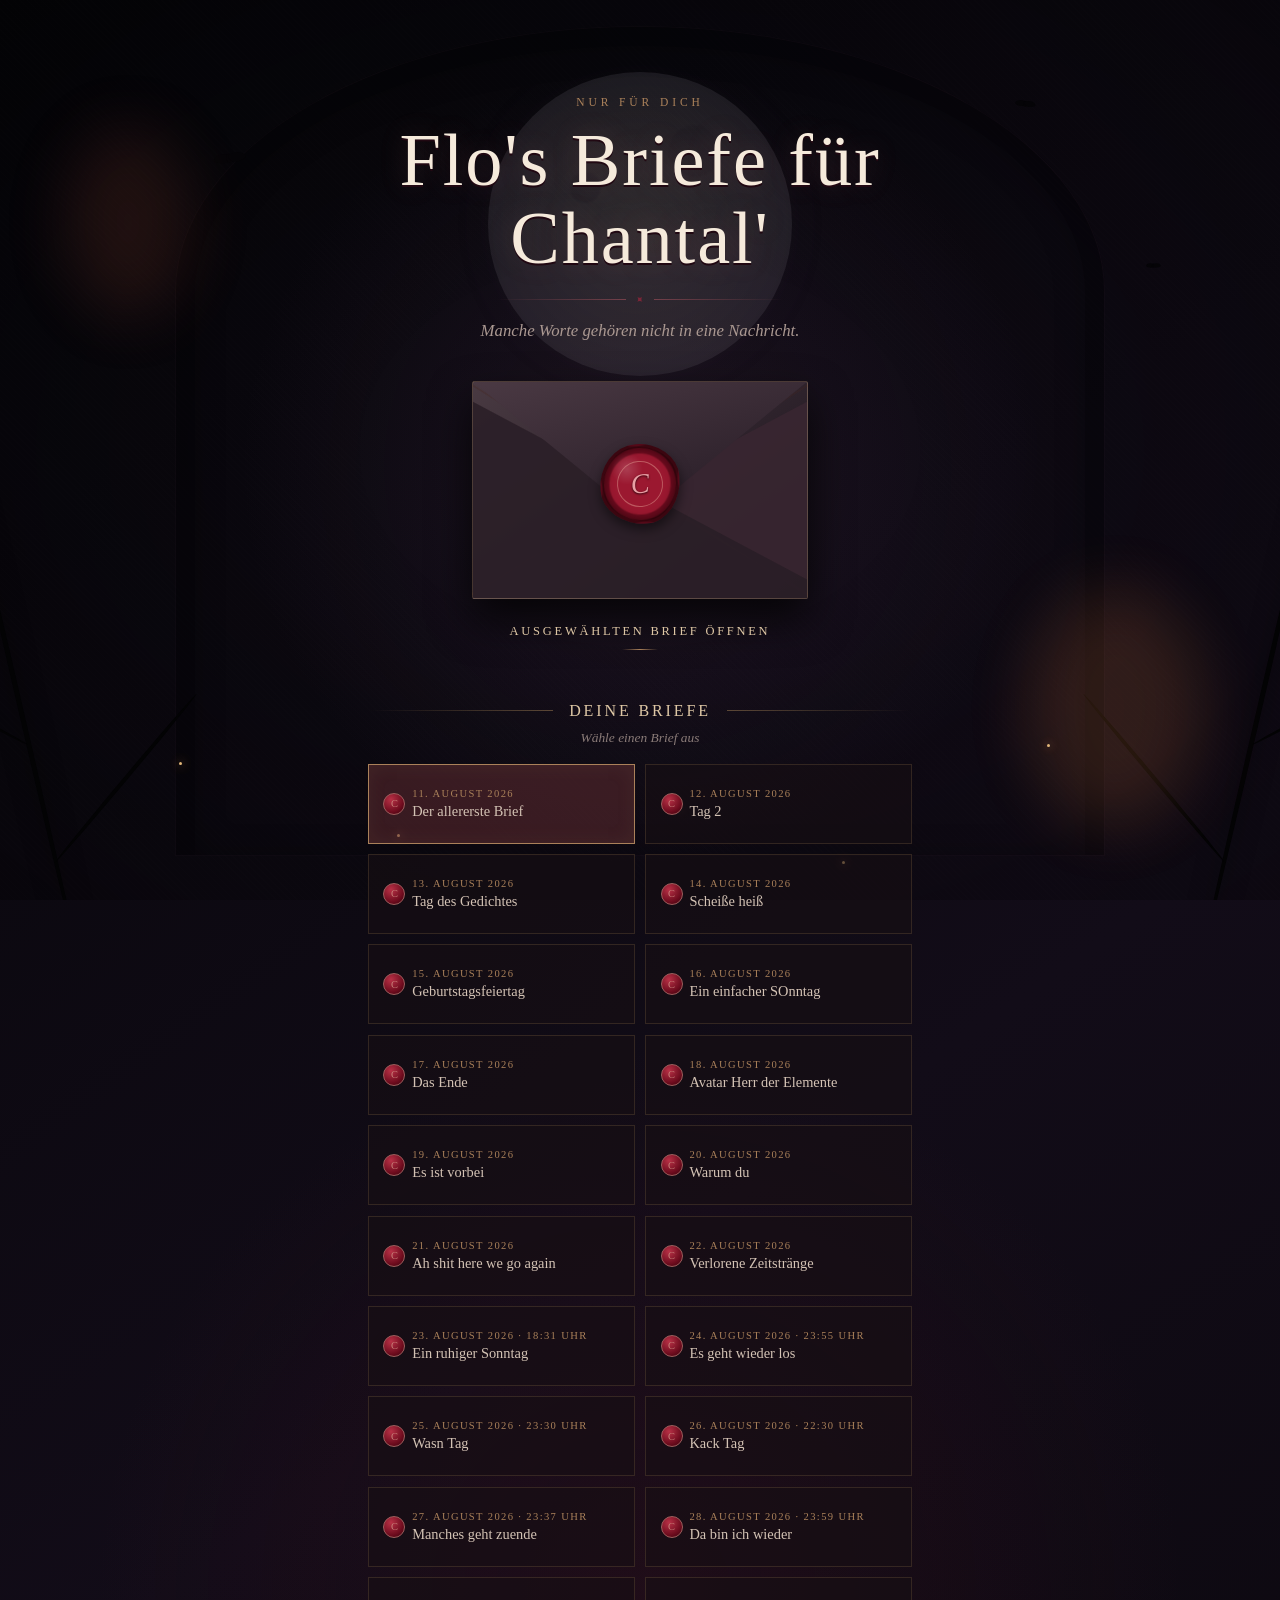
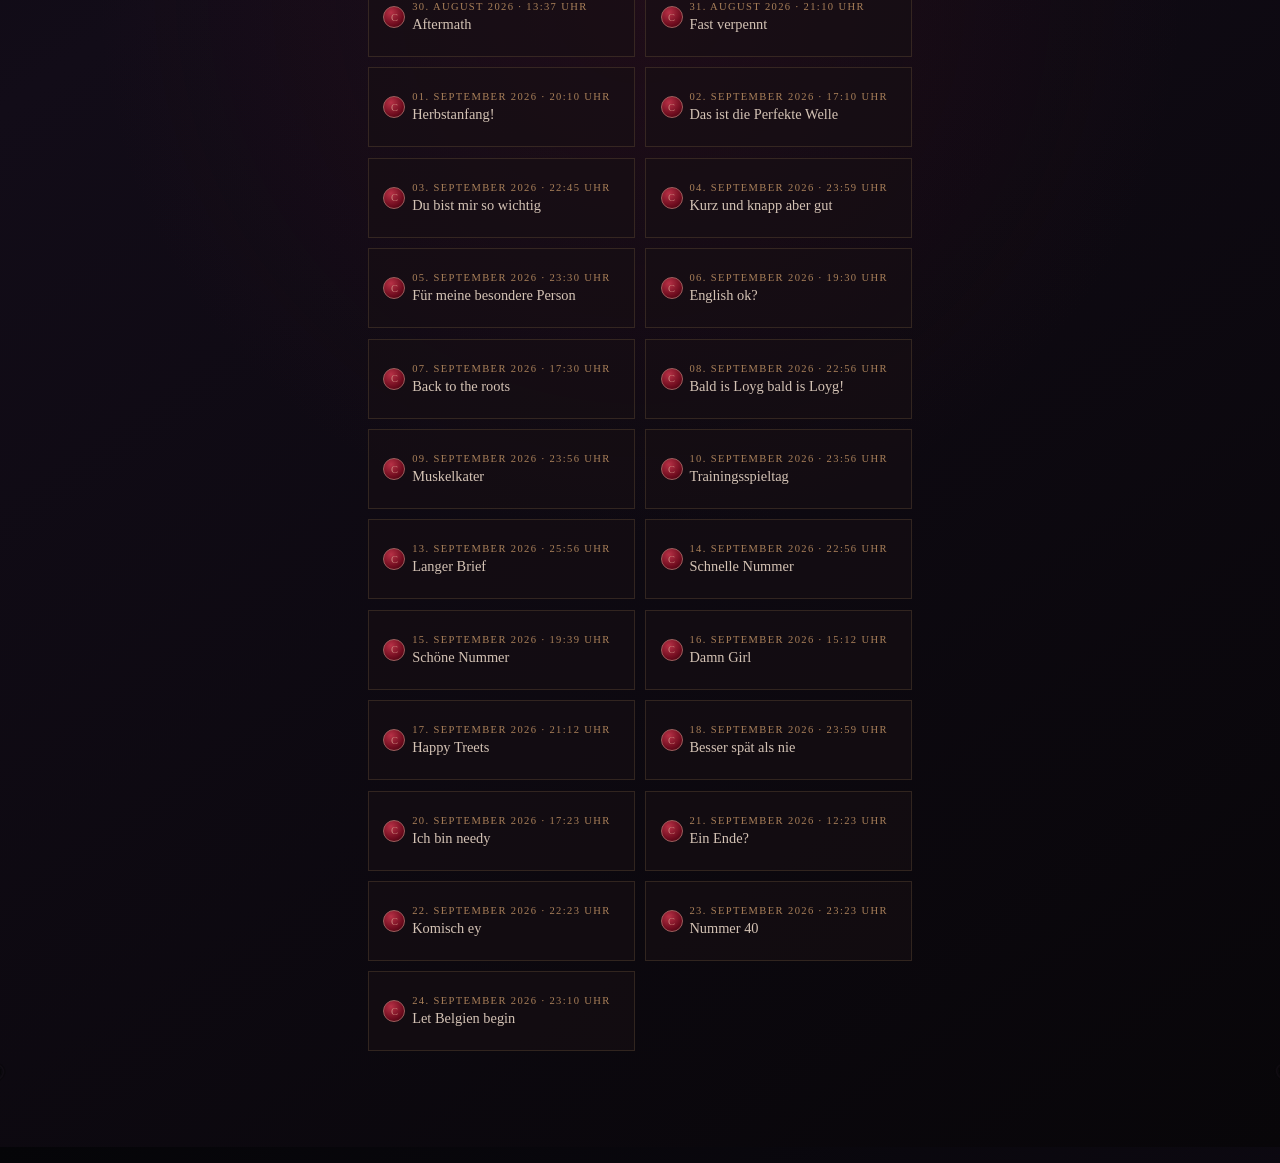
==== index.html @ 580530b4 "24-2-2" ====
<!doctype html>
<html lang="de">
<head>
  <meta charset="utf-8">
  <meta name="viewport" content="width=device-width, initial-scale=1">
  <meta name="robots" content="noindex, nofollow, noarchive">
  <meta name="theme-color" content="#100d12">
  <meta name="description" content="Ein persönlicher Brief für Chantal.">
  <title>Ein Brief für Chantal</title>
  <link rel="stylesheet" href="css/style.css">
  <script type="module" src="js/script.js?v=2026-09-24-2"></script>
</head>
<body>
  <div class="atmosphere" aria-hidden="true">
    <span class="moon"></span>
    <span class="gothic-arch"></span>
    <span class="branch branch--left"></span>
    <span class="branch branch--right"></span>
    <span class="bat bat--1"><i></i></span>
    <span class="bat bat--2"><i></i></span>
    <span class="bat bat--3"><i></i></span>
    <span class="glow glow--one"></span>
    <span class="glow glow--two"></span>
    <span class="mote mote--1"></span>
    <span class="mote mote--2"></span>
    <span class="mote mote--3"></span>
    <span class="mote mote--4"></span>
    <span class="mote mote--5"></span>
  </div>

  <main class="experience">
    <section class="intro" aria-labelledby="page-title">
      <p class="eyebrow">Nur für dich</p>
      <h1 id="page-title">Flo's Briefe für Chantal'</h1>
      <div class="title-ornament" aria-hidden="true"><span>✦</span></div>
      <p class="intro__hint">Manche Worte gehören nicht in eine Nachricht.</p>

      <button class="letter" id="open-letter" type="button" aria-label="Wachssiegel brechen und Brief öffnen" aria-controls="scroll" aria-expanded="false">
        <span class="envelope" aria-hidden="true">
          <span class="envelope__paper"></span>
          <span class="envelope__body"></span>
          <span class="envelope__flap"></span>
          <span class="seal">
            <span class="seal__initial">C</span>
          </span>
        </span>
        <span class="letter__prompt">Ausgewählten Brief öffnen</span>
      </button>

      <section class="archive" aria-labelledby="archive-title">
        <div class="archive__heading">
          <span aria-hidden="true"></span>
          <h2 id="archive-title">Deine Briefe</h2>
          <span aria-hidden="true"></span>
        </div>
        <p class="archive__hint">Wähle einen Brief aus</p>
        <div class="archive__list" id="letter-list"></div>
      </section>
      <div class="rose-corner rose-corner--left" aria-hidden="true"><i></i><i></i><i></i></div>
      <div class="rose-corner rose-corner--right" aria-hidden="true"><i></i><i></i><i></i></div>
    </section>

    <section class="reveal" id="scroll" aria-labelledby="letter-title" aria-hidden="true">
      <div class="scroll-shell">
        <div class="scroll-roll scroll-roll--top" aria-hidden="true"></div>
        <article class="parchment" id="printable-letter">
          <div class="parchment__ornament" aria-hidden="true">❦</div>
          <p class="letter-date">Für Chantal</p>
          <h2 id="letter-title">Mein liebster Mensch,</h2>

          <div class="letter-copy">
            <p class="placeholder">[HIER KOMMT DER LIEBESBRIEF HINEIN]</p>
            <p>Ersetze diesen Platzhalter später durch deine eigenen Worte. Du kannst hier beliebig viele Absätze einfügen.</p>
          </div>

          <p class="signature">In Liebe,<br><span>Dein Name</span></p>
          <div class="parchment__ornament parchment__ornament--bottom" aria-hidden="true">❦</div>
        </article>
        <div class="scroll-roll scroll-roll--bottom" aria-hidden="true"></div>
      </div>

      <div class="letter-actions">
        <button class="action-button action-button--back" id="back-to-archive" type="button">
          <span aria-hidden="true">←</span>
          Zurück zu allen Briefen
        </button>
        <button class="action-button" id="print-letter" type="button">
          <span aria-hidden="true">⌁</span>
          Brief ausdrucken
        </button>
      </div>
    </section>
  </main>

  <noscript>
    <p class="noscript">Bitte aktiviere JavaScript, um den Brief zu öffnen.</p>
  </noscript>
</body>
</html>
---- css/style.css ----
:root {
  --night: #070609;
  --wine: #2a0d19;
  --gold: #aa815a;
  --gold-pale: #dec7a5;
  --wax: #9b1830;
  --wax-dark: #39050f;
  --paper: #ddc69d;
  --paper-deep: #9e7046;
  --ink: #2d2021;
  --serif: Georgia, "Times New Roman", serif;
  --display: "Palatino Linotype", Palatino, Georgia, serif;
  --gothic: "Old English Text MT", "Lucida Blackletter", "Palatino Linotype", Georgia, serif;
}

* { box-sizing: border-box; }

html { min-height: 100%; }

body {
  min-width: 280px;
  min-height: 100vh;
  margin: 0;
  color: #f1e4d3;
  background:
    radial-gradient(circle at 50% 17%, rgba(112, 76, 113, .17), transparent 25rem),
    radial-gradient(circle at 50% 58%, rgba(90, 20, 36, .2), transparent 34rem),
    linear-gradient(145deg, #050508 0%, #120c18 47%, #080609 100%);
  font-family: var(--serif);
  overflow-x: hidden;
}

body::before {
  position: fixed;
  inset: 0;
  z-index: -1;
  content: "";
  opacity: .38;
  pointer-events: none;
  background-image:
    repeating-linear-gradient(45deg, rgba(255,255,255,.012) 0 1px, transparent 1px 5px),
    radial-gradient(ellipse at center, transparent 30%, rgba(0,0,0,.72) 100%);
}

button { font: inherit; }

.experience {
  position: relative;
  z-index: 1;
  display: grid;
  min-height: 100vh;
  place-items: center;
  padding: clamp(2.5rem, 8vw, 6rem) 1rem;
}

.intro {
  width: min(100%, 42rem);
  text-align: center;
  transition: opacity .65s ease, transform .65s ease, visibility .65s;
}

.eyebrow {
  margin: 0 0 .8rem;
  color: var(--gold);
  font-size: .72rem;
  letter-spacing: .34em;
  text-transform: uppercase;
}

h1 {
  margin: 0;
  color: #f5eadb;
  font-family: var(--gothic);
  font-size: clamp(2.05rem, 8vw, 4.65rem);
  font-weight: 400;
  line-height: 1.05;
  letter-spacing: .025em;
  text-shadow: 0 2px 0 #210812, 0 0 28px rgba(193, 118, 121, .2);
}

.title-ornament {
  display: flex;
  gap: .65rem;
  align-items: center;
  width: min(18rem, 70%);
  margin: 1rem auto 0;
  color: #7c2638;
}
.title-ornament::before, .title-ornament::after { flex: 1; height: 1px; content: ""; background: linear-gradient(90deg, transparent, #74404a); }
.title-ornament::after { background: linear-gradient(90deg, #74404a, transparent); }
.title-ornament span { font-size: .65rem; transform: rotate(45deg); }

.intro__hint {
  margin: 1rem auto 2.5rem;
  color: #aa9891;
  font-size: clamp(.92rem, 2vw, 1.05rem);
  font-style: italic;
}

.letter {
  position: relative;
  width: min(21rem, 82vw);
  padding: 0 0 3.2rem;
  border: 0;
  color: var(--gold-pale);
  background: none;
  cursor: pointer;
  -webkit-tap-highlight-color: transparent;
}

.letter:focus-visible { outline: 2px solid var(--gold); outline-offset: .7rem; }

.envelope {
  position: relative;
  display: block;
  aspect-ratio: 1.54;
  filter: drop-shadow(0 1.3rem 1.3rem rgba(0,0,0,.75));
  transition: transform .35s ease, filter .35s ease;
}

.letter:hover .envelope,
.letter:focus-visible .envelope {
  filter: drop-shadow(0 1.5rem 1.6rem rgba(0,0,0,.65));
  transform: translateY(-.25rem);
}

.envelope__body,
.envelope__flap,
.envelope__paper {
  position: absolute;
  inset: 0;
  border: 1px solid rgba(224, 181, 123, .22);
  border-radius: .16rem;
}

.envelope__paper {
  inset: 5% 7% 7%;
  background: #cbb186;
}

.envelope__body {
  z-index: 2;
  overflow: hidden;
  background:
    linear-gradient(32deg, transparent 49.6%, rgba(68,35,29,.34) 50%, transparent 50.5%),
    linear-gradient(-32deg, transparent 49.6%, rgba(68,35,29,.34) 50%, transparent 50.5%),
    linear-gradient(145deg, #493a42, #261c25 68%, #180f18);
}

.envelope__body::after {
  position: absolute;
  inset: 0;
  content: "";
  background: linear-gradient(28deg, #2c2028 49.7%, transparent 50%), linear-gradient(-28deg, #392631 49.7%, transparent 50%);
  opacity: .93;
}

.envelope__flap {
  z-index: 3;
  clip-path: polygon(0 0, 100% 0, 50% 63%);
  background: linear-gradient(165deg, #4a3943, #211721 78%);
  transform-origin: top;
}

.seal {
  position: absolute;
  z-index: 5;
  top: 47%;
  left: 50%;
  display: grid;
  width: clamp(4rem, 18vw, 5rem);
  aspect-ratio: 1;
  border: .23rem solid rgba(61, 8, 18, .48);
  border-radius: 48% 52% 45% 55% / 54% 44% 56% 46%;
  place-items: center;
  color: #e8a0a5;
  background:
    radial-gradient(circle at 34% 28%, rgba(255,255,255,.16), transparent 22%),
    radial-gradient(circle, var(--wax) 0 57%, #6b0b1e 60% 68%, var(--wax-dark) 70%);
  box-shadow: 0 .35rem .7rem rgba(0,0,0,.5), inset 0 0 .6rem rgba(35,3,8,.85);
  transform: translate(-50%, -50%) rotate(-5deg);
}

.seal__initial {
  display: grid;
  width: 62%;
  aspect-ratio: 1;
  border: 1px solid rgba(226, 161, 148, .48);
  border-radius: 50%;
  place-items: center;
  font-size: 1.75rem;
  font-style: italic;
  text-shadow: 0 1px 2px #28050b;
}

.letter__prompt {
  position: absolute;
  bottom: 0;
  left: 0;
  width: 100%;
  font-size: .78rem;
  letter-spacing: .22em;
  text-transform: uppercase;
}

.letter__prompt::after {
  display: block;
  width: 2.3rem;
  height: 1px;
  margin: .65rem auto 0;
  content: "";
  background: linear-gradient(90deg, transparent, var(--gold), transparent);
}

.archive {
  width: min(100%, 34rem);
  margin: 3.2rem auto 0;
}

.archive__heading {
  display: grid;
  grid-template-columns: 1fr auto 1fr;
  gap: 1rem;
  align-items: center;
}

.archive__heading span { height: 1px; background: linear-gradient(90deg, transparent, rgba(194,154,98,.42)); }
.archive__heading span:last-child { background: linear-gradient(90deg, rgba(194,154,98,.42), transparent); }

.archive h2 {
  margin: 0;
  color: var(--gold-pale);
  font-size: 1rem;
  letter-spacing: .18em;
  text-transform: uppercase;
}

.archive__hint { margin: .65rem 0 1.1rem; color: #897a77; font-size: .84rem; font-style: italic; }

.archive__list {
  display: grid;
  grid-template-columns: repeat(2, minmax(0, 1fr));
  gap: .65rem;
}

.archive-card {
  position: relative;
  min-height: 5rem;
  padding: .85rem 1rem .85rem 2.7rem;
  border: 1px solid rgba(194,154,98,.18);
  color: #d4c3b5;
  text-align: left;
  background: rgba(24,16,20,.62);
  cursor: pointer;
  transition: border-color .25s, background .25s, transform .25s;
}

.archive-card::before {
  position: absolute;
  top: 50%;
  left: .9rem;
  display: grid;
  width: 1.25rem;
  aspect-ratio: 1;
  border: 1px solid #9e5e5d;
  border-radius: 50%;
  content: "C";
  place-items: center;
  color: #c77f78;
  font-size: .65rem;
  background: radial-gradient(circle at 35% 28%, #b83146, #6c0b1d 65%, #31050d);
  transform: translateY(-50%);
}

.archive-card:hover { border-color: rgba(194,154,98,.5); background: rgba(70,34,40,.5); transform: translateY(-2px); }
.archive-card:focus-visible { outline: 2px solid var(--gold); outline-offset: 2px; }
.archive-card[aria-pressed="true"] { border-color: var(--gold); background: rgba(91,42,48,.58); box-shadow: inset 0 0 1.2rem rgba(194,154,98,.08); }
.archive-card__date { display: block; margin-bottom: .25rem; color: var(--gold); font-size: .66rem; letter-spacing: .13em; text-transform: uppercase; }
.archive-card__title { display: block; overflow: hidden; font-size: .9rem; text-overflow: ellipsis; white-space: nowrap; }

.is-opening .seal { animation: break-seal .72s cubic-bezier(.3,.8,.4,1) forwards; }
.is-opening .envelope__flap { animation: open-flap .8s .35s ease forwards; }
.is-opening .envelope__paper { animation: lift-paper .8s .65s ease forwards; }
.is-opening .letter__prompt { opacity: 0; transition: opacity .25s; }

@keyframes break-seal {
  35% { transform: translate(-50%, -50%) rotate(3deg) scale(1.1); }
  100% { opacity: 0; transform: translate(-42%, 10%) rotate(24deg) scale(.7); }
}
@keyframes open-flap { to { transform: rotateX(178deg); z-index: 1; } }
@keyframes lift-paper { to { transform: translateY(-35%); } }

body.letter-open .intro {
  position: absolute;
  visibility: hidden;
  opacity: 0;
  transform: translateY(-2rem) scale(.96);
}

.reveal {
  display: none;
  width: min(100%, 52rem);
  text-align: center;
}

body.letter-open .reveal { display: block; }

.scroll-shell {
  position: relative;
  width: min(100%, 46rem);
  margin: 0 auto;
  padding: clamp(.55rem, 2vw, 1rem) clamp(.2rem, 1vw, .55rem);
  filter: drop-shadow(0 1.5rem 2rem rgba(0,0,0,.62));
  animation: reveal-scroll 2.65s cubic-bezier(.2,.72,.24,1) both;
  transform-origin: top center;
}

.parchment {
  position: relative;
  min-height: min(70vh, 47rem);
  padding: clamp(3.3rem, 11vw, 6rem) clamp(1.4rem, 8vw, 5.7rem);
  color: var(--ink);
  text-align: left;
  background:
    linear-gradient(90deg, rgba(96,53,27,.17), transparent 7% 93%, rgba(96,53,27,.19)),
    radial-gradient(circle at 72% 15%, rgba(255,255,255,.28), transparent 20%),
    radial-gradient(ellipse at 8% 88%, rgba(77,17,28,.11), transparent 12%),
    repeating-linear-gradient(0deg, rgba(100,62,32,.025) 0 1px, transparent 1px 4px),
    var(--paper);
  box-shadow: inset 0 0 3rem rgba(105,63,31,.23);
}

.parchment::before {
  position: absolute;
  inset: 1.2rem;
  border: 1px solid rgba(81,35,42,.35);
  content: "";
  pointer-events: none;
}

.scroll-roll {
  position: absolute;
  z-index: 2;
  right: 0;
  left: 0;
  height: clamp(1.7rem, 5vw, 2.7rem);
  border-radius: 50%;
  background: linear-gradient(180deg, #f0d9aa 0%, #c69966 40%, #8e603a 62%, #d2ad79 100%);
  box-shadow: 0 .45rem .7rem rgba(54,29,16,.5), inset 0 .18rem .2rem rgba(255,255,255,.35);
}

.scroll-roll--top { top: 0; }
.scroll-roll--bottom { bottom: 0; animation: roll-down 2.65s cubic-bezier(.2,.72,.24,1) both; }

@keyframes reveal-scroll {
  0% { clip-path: inset(0 0 calc(100% - 2.5rem) 0); transform: translateY(-8vh) scaleY(.15); }
  18% { transform: translateY(0) scaleY(.25); }
  100% { clip-path: inset(0 0 0 0); transform: translateY(0) scaleY(1); }
}
@keyframes roll-down {
  from { transform: translateY(calc(-1 * min(68vh, 44rem))); }
  to { transform: translateY(0); }
}

.parchment__ornament {
  color: #7c2f34;
  font-size: 1.65rem;
  text-align: center;
}
.parchment__ornament--bottom { transform: rotate(180deg); }

.letter-date {
  margin: .6rem 0 2.2rem;
  color: #795b45;
  font-size: .78rem;
  letter-spacing: .22em;
  text-align: center;
  text-transform: uppercase;
}

h2 {
  margin: 0 0 2rem;
  font-family: var(--gothic);
  font-size: clamp(1.75rem, 5vw, 2.75rem);
  font-weight: 400;
}

.letter-copy { font-size: clamp(1rem, 2.5vw, 1.18rem); line-height: 1.85; }
.letter-copy p {
  margin: 0 0 1.25em;
  white-space: pre-line;
}
.letter-copy .placeholder { color: #722a31; font-weight: 700; letter-spacing: .035em; }

.spotify-player {
  display: block;
  width: 100%;
  height: 152px;
  margin: 1.5rem 0;
  border: 0;
  border-radius: 12px;
}

.letter-image {
  margin: 1.5rem 0;
}

.letter-image img {
  display: block;
  width: 100%;
  max-height: 600px;
  object-fit: contain;
  border-radius: 12px;
}

.social-link a,
.external-link a {
  color: #722a31;
  overflow-wrap: anywhere;
}

.social-link a {
  display: inline-block;
  padding: .7rem 1rem;
  border: 1px solid currentColor;
  border-radius: 10px;
  text-decoration: none;
}

.social-link a:hover,
.social-link a:focus-visible {
  background: rgba(114, 42, 49, .08);
}

.signature {
  margin: 3rem 0 2rem;
  font-size: 1.05rem;
  line-height: 1.7;
  text-align: right;
}
.signature span { font-size: 1.45rem; font-style: italic; }

.letter-actions { display: flex; flex-wrap: wrap; gap: .8rem; justify-content: center; margin-top: 2.5rem; }

.action-button {
  padding: .85rem 1.35rem;
  border: 1px solid rgba(194,154,98,.52);
  border-radius: 999px;
  color: var(--gold-pale);
  background: rgba(26,15,20,.72);
  box-shadow: 0 .5rem 1.2rem rgba(0,0,0,.25);
  cursor: pointer;
  transition: background .25s, transform .25s;
}
.action-button:hover { background: rgba(93,39,46,.5); transform: translateY(-2px); }
.action-button:focus-visible { outline: 2px solid var(--gold); outline-offset: 4px; }
.action-button span { margin-right: .45rem; }
.action-button--back { color: #c7b8af; border-color: rgba(194,154,98,.25); background: rgba(16,12,15,.6); }

.atmosphere { position: fixed; inset: 0; overflow: hidden; pointer-events: none; }
.moon {
  position: absolute;
  top: clamp(2rem, 8vh, 6rem);
  left: 50%;
  width: clamp(10rem, 27vw, 19rem);
  aspect-ratio: 1;
  border-radius: 50%;
  background:
    radial-gradient(circle at 32% 38%, rgba(73,64,83,.22) 0 5%, transparent 6%),
    radial-gradient(circle at 68% 26%, rgba(73,64,83,.16) 0 8%, transparent 9%),
    radial-gradient(circle at 50% 50%, #d8d0bd, #8e8993 68%, #4f4656);
  box-shadow: 0 0 4rem rgba(183,173,190,.18);
  opacity: .16;
  transform: translateX(-50%);
}

.gothic-arch {
  position: absolute;
  top: 3vh;
  left: 50%;
  width: min(58rem, 92vw);
  height: 92vh;
  border: clamp(.6rem, 1.5vw, 1.2rem) solid rgba(3,2,5,.5);
  border-bottom: 0;
  border-radius: 50% 50% 0 0 / 32% 32% 0 0;
  box-shadow: inset 0 0 2rem rgba(0,0,0,.38), 0 0 0 1px rgba(112,75,91,.08);
  opacity: .65;
  transform: translateX(-50%);
}

.branch {
  position: absolute;
  bottom: -4rem;
  width: 5px;
  height: 58vh;
  border-radius: 50%;
  background: #030304;
  box-shadow: 0 0 1.4rem rgba(0,0,0,.7);
  transform-origin: bottom;
}
.branch::before, .branch::after { position: absolute; width: 4px; height: 42%; border-radius: 50%; content: ""; background: #030304; transform-origin: bottom; }
.branch::before { top: 15%; left: 0; transform: rotate(-49deg); }
.branch::after { top: 38%; left: 0; transform: rotate(53deg); }
.branch--left { left: 6%; transform: rotate(-13deg); }
.branch--right { right: 6%; transform: rotate(13deg) scaleX(-1); }

.bat { position: absolute; width: 1.4rem; height: .5rem; animation: bat-float 5s ease-in-out infinite; }
.bat::before, .bat::after { position: absolute; top: 0; width: .85rem; height: .55rem; content: ""; background: #050407; }
.bat::before { right: 50%; border-radius: 90% 15% 70% 20%; transform: rotate(18deg); }
.bat::after { left: 50%; border-radius: 15% 90% 20% 70%; transform: rotate(-18deg); }
.bat i { position: absolute; top: .05rem; left: 50%; width: .28rem; height: .52rem; border-radius: 50% 50% 35% 35%; background: #050407; transform: translateX(-50%); }
.bat--1 { top: 17%; left: 17%; transform: scale(1.15) rotate(-8deg); }
.bat--2 { top: 11%; right: 19%; animation-delay: -2s; transform: scale(.72) rotate(7deg); }
.bat--3 { top: 29%; right: 9%; animation-delay: -3.5s; transform: scale(.52); }
@keyframes bat-float { 50% { margin-top: -.55rem; } }

.rose-corner { position: absolute; bottom: -1rem; width: 8rem; height: 12rem; opacity: .62; pointer-events: none; }
.rose-corner::before { position: absolute; bottom: 0; left: 50%; width: 2px; height: 10rem; border-radius: 50%; content: ""; background: #08080a; transform: rotate(25deg); }
.rose-corner::after { position: absolute; right: 18%; bottom: 4.5rem; width: 3rem; height: 1.25rem; border-radius: 100% 0 100% 0; content: ""; background: #08080a; transform: rotate(-25deg); }
.rose-corner i { position: absolute; display: block; width: 2.2rem; aspect-ratio: 1; border: .45rem double #0a090c; border-radius: 55% 45% 55% 45%; background: #151017; box-shadow: inset 0 0 0 .2rem #050506; transform: rotate(35deg); }
.rose-corner i:nth-child(1) { top: 0; left: 2.4rem; }
.rose-corner i:nth-child(2) { top: 3.5rem; left: .6rem; transform: scale(.7) rotate(65deg); }
.rose-corner i:nth-child(3) { top: 5.2rem; right: .2rem; transform: scale(.55) rotate(12deg); }
.rose-corner--left { left: -7rem; }
.rose-corner--right { right: -7rem; transform: scaleX(-1); }
.glow { position: absolute; border-radius: 50%; filter: blur(2rem); opacity: .16; animation: flicker 4s ease-in-out infinite; }
.glow--one { right: 6%; bottom: 8%; width: 11rem; height: 15rem; background: #e88445; }
.glow--two { top: 14%; left: 5%; width: 8rem; height: 12rem; background: #a94d3a; animation-delay: -1.7s; }
.mote { position: absolute; width: 3px; height: 3px; border-radius: 50%; background: #e2b679; box-shadow: 0 0 .5rem #d7944f; animation: drift 9s linear infinite; }
.mote--1 { left: 14%; bottom: 15%; }
.mote--2 { left: 31%; bottom: 7%; animation-delay: -5s; }
.mote--3 { right: 18%; bottom: 17%; animation-delay: -3s; }
.mote--4 { right: 34%; bottom: 4%; animation-delay: -7s; }
.mote--5 { left: 53%; bottom: 10%; animation-delay: -1s; }
@keyframes flicker { 50% { opacity: .25; transform: scale(1.07); } }
@keyframes drift { 0% { opacity: 0; transform: translateY(0); } 25% { opacity: .6; } 100% { opacity: 0; transform: translate(2rem, -70vh); } }

.noscript { position: fixed; bottom: 1rem; left: 50%; z-index: 9; padding: .7rem 1rem; color: #2f1e18; background: var(--paper); transform: translateX(-50%); }

@media (max-width: 520px) {
  .experience { padding-inline: .65rem; }
  .intro__hint { max-width: 18rem; }
  .parchment { min-height: 67vh; padding-inline: 1.6rem; }
  .parchment::before { inset: .7rem; }
  .letter-copy { line-height: 1.72; }
  .archive__list { grid-template-columns: 1fr; }
  .archive-card { min-height: 4.6rem; }
  .letter-actions { align-items: stretch; flex-direction: column; padding-inline: 1rem; }
  .gothic-arch { top: 1vh; width: 97vw; height: 98vh; }
  .branch { opacity: .7; }
  .bat--1 { left: 8%; }
  .bat--2 { right: 8%; }
  .rose-corner { opacity: .4; }
  .rose-corner--left { left: -3.5rem; }
  .rose-corner--right { right: -3.5rem; }
}

@media (prefers-reduced-motion: reduce) {
  *, *::before, *::after { scroll-behavior: auto !important; animation-duration: .01ms !important; animation-delay: 0ms !important; animation-iteration-count: 1 !important; transition-duration: .01ms !important; }
}

@page { size: A4; margin: 17mm; }

@media print {
  :root { --paper: #fffaf0; --ink: #281d18; }
  html, body { min-height: auto; background: white !important; }
  body * { visibility: hidden !important; }
  .experience, .reveal, .scroll-shell, .parchment, .parchment * { visibility: visible !important; }
  .experience, .reveal, .scroll-shell {
    position: static !important;
    display: block !important;
    width: 100% !important;
    min-height: 0 !important;
    margin: 0 !important;
    padding: 0 !important;
    filter: none !important;
    animation: none !important;
  }
  .intro, .atmosphere, .scroll-roll, .letter-actions { display: none !important; }
  .parchment {
    position: static;
    min-height: 250mm;
    padding: 22mm 20mm;
    border: 1px solid #bca98b;
    color: var(--ink) !important;
    background: var(--paper) !important;
    box-shadow: inset 0 0 20mm rgba(120,95,58,.08) !important;
    print-color-adjust: exact;
    -webkit-print-color-adjust: exact;
  }
  .parchment::before { inset: 7mm; visibility: visible !important; }
}
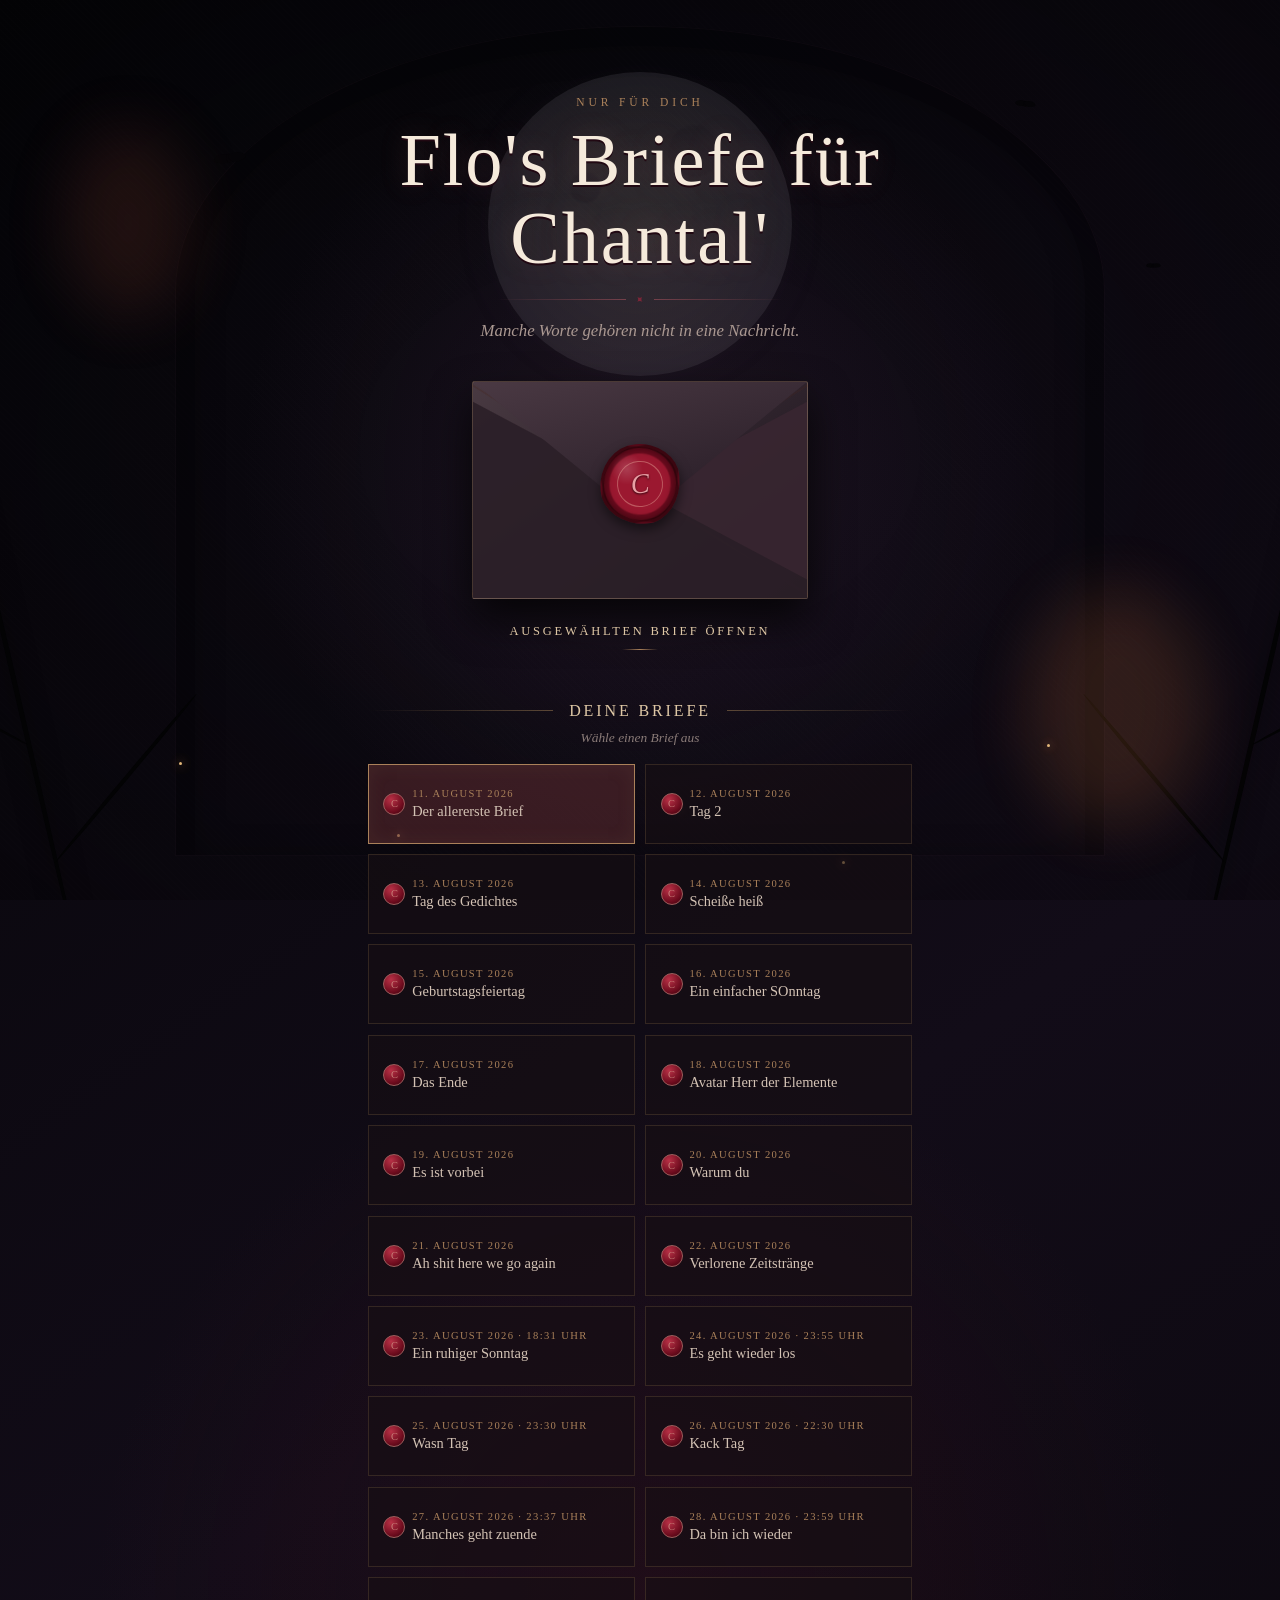
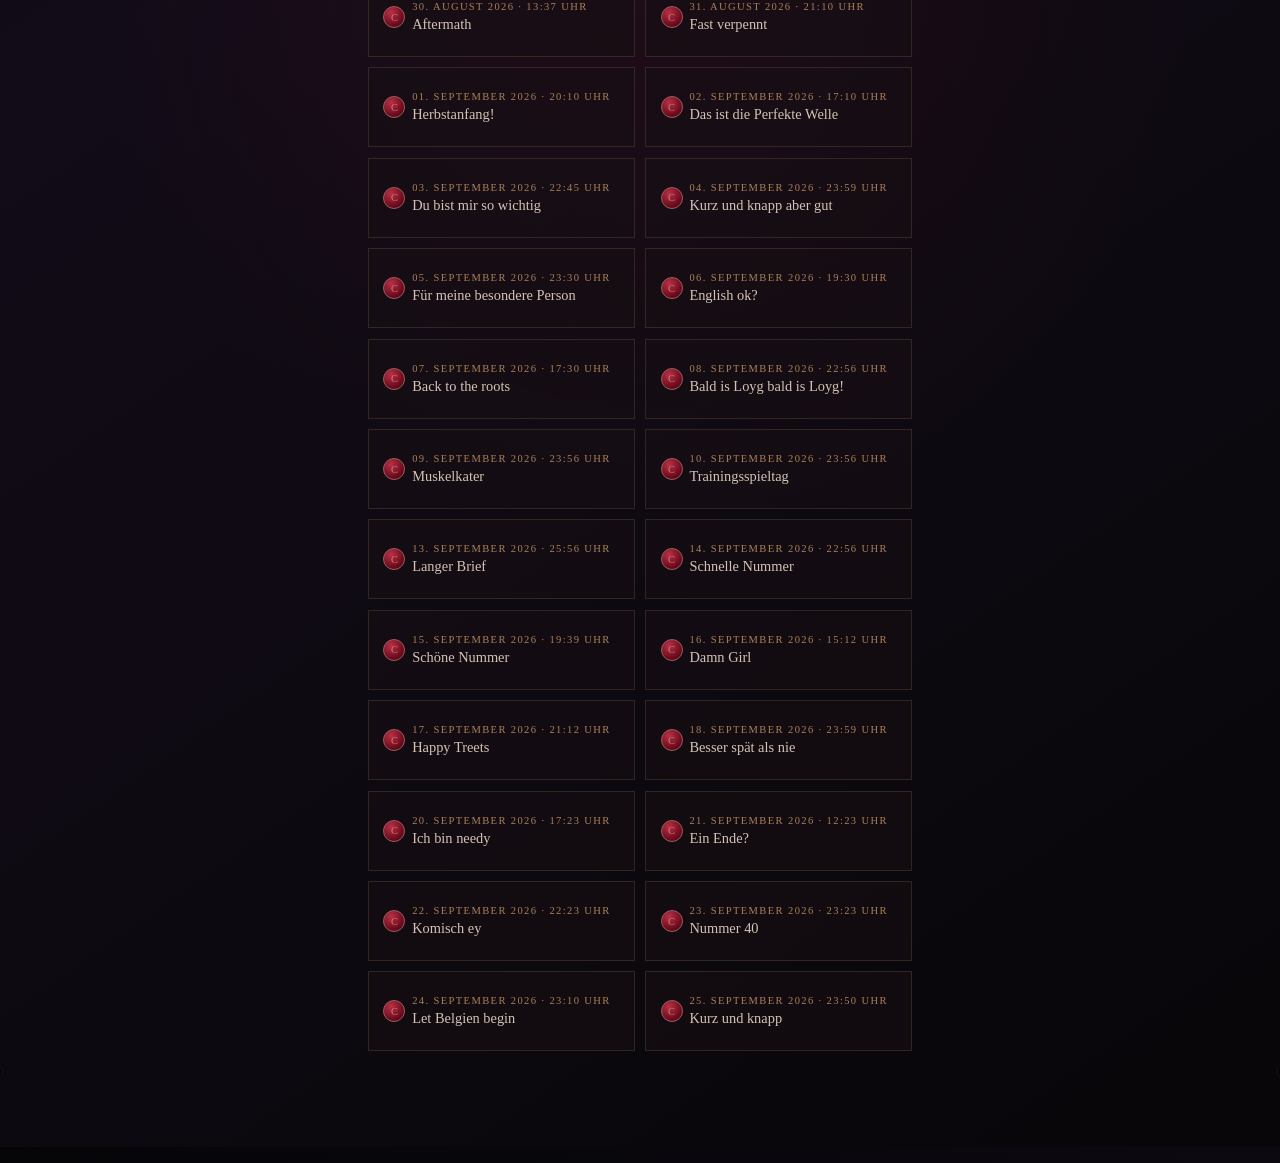
==== commit 7da73dc5: "25 September" ====
--- a/index.html
+++ b/index.html
@@ -8,7 +8,7 @@
   <meta name="description" content="Ein persönlicher Brief für Chantal.">
   <title>Ein Brief für Chantal</title>
   <link rel="stylesheet" href="css/style.css">
-  <script type="module" src="js/script.js?v=2026-09-24-2"></script>
+  <script type="module" src="js/script.js?v=2026-09-25"></script>
 </head>
 <body>
   <div class="atmosphere" aria-hidden="true">
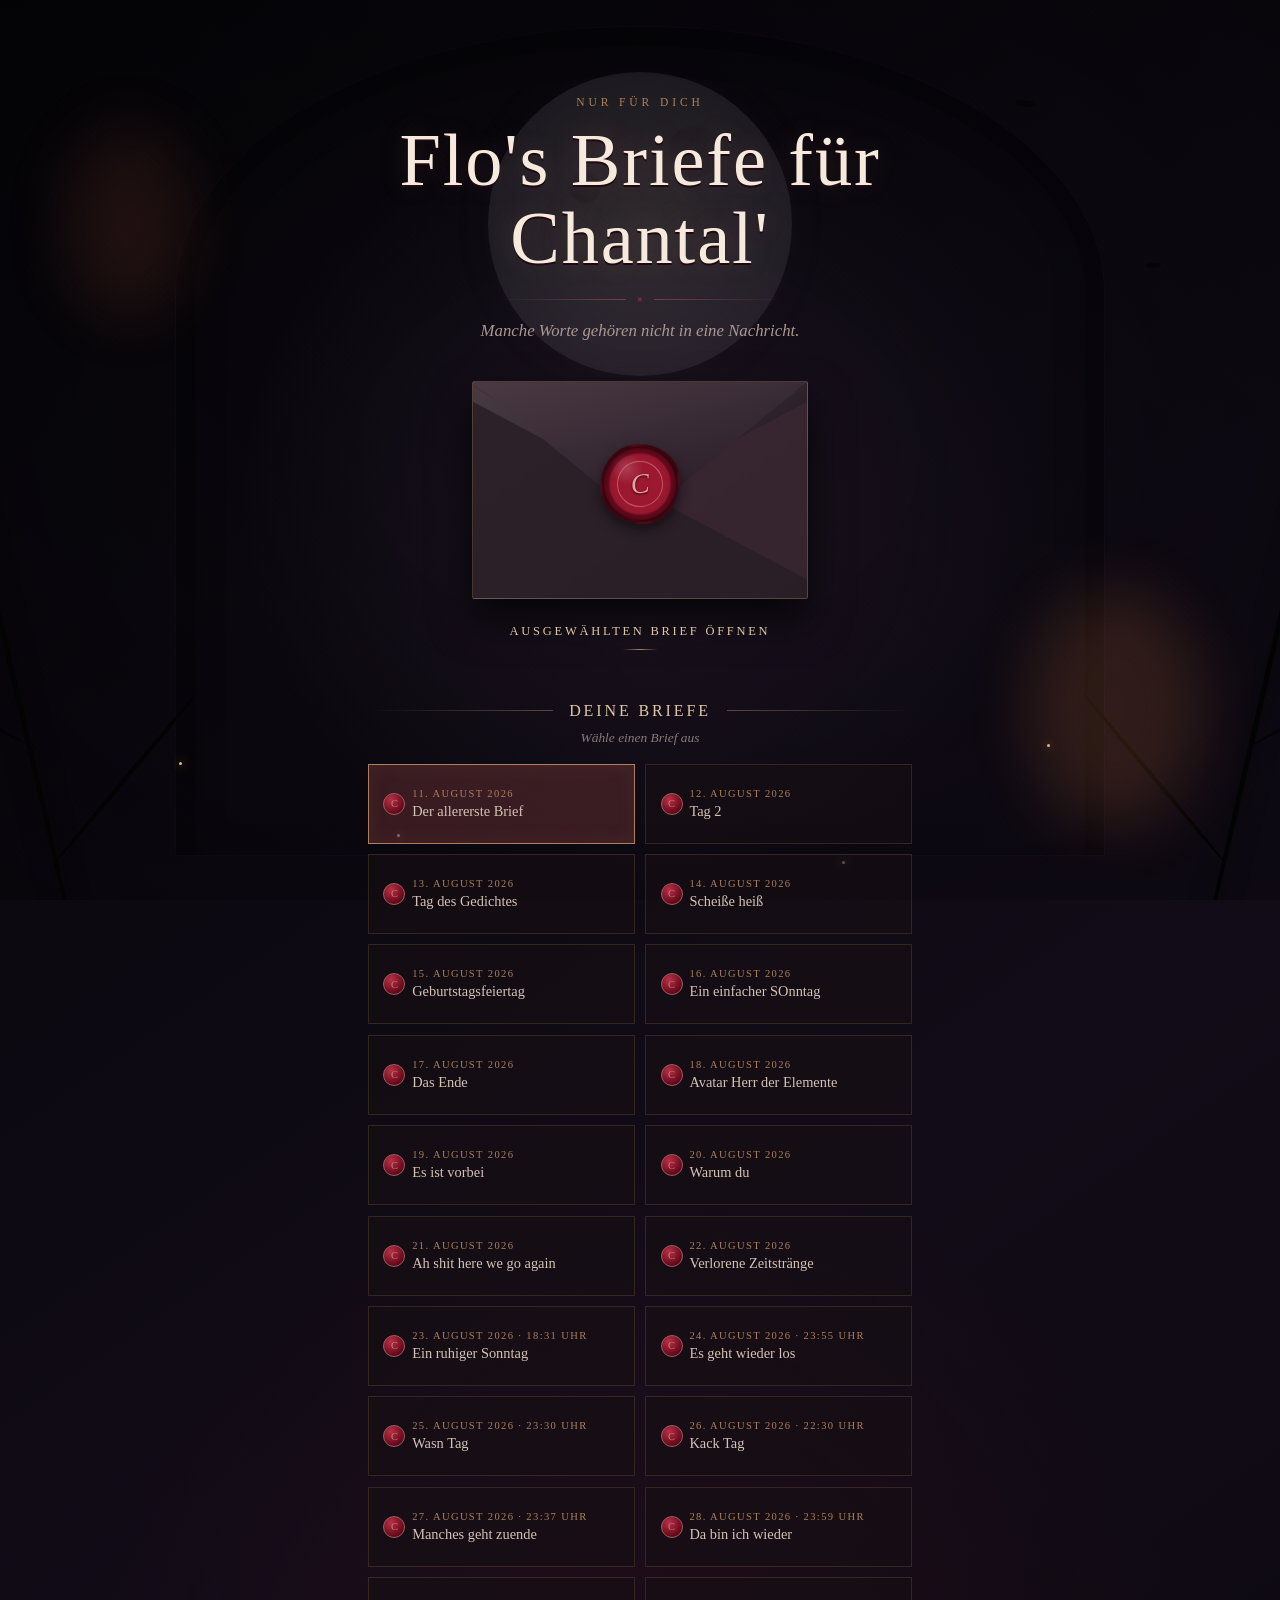
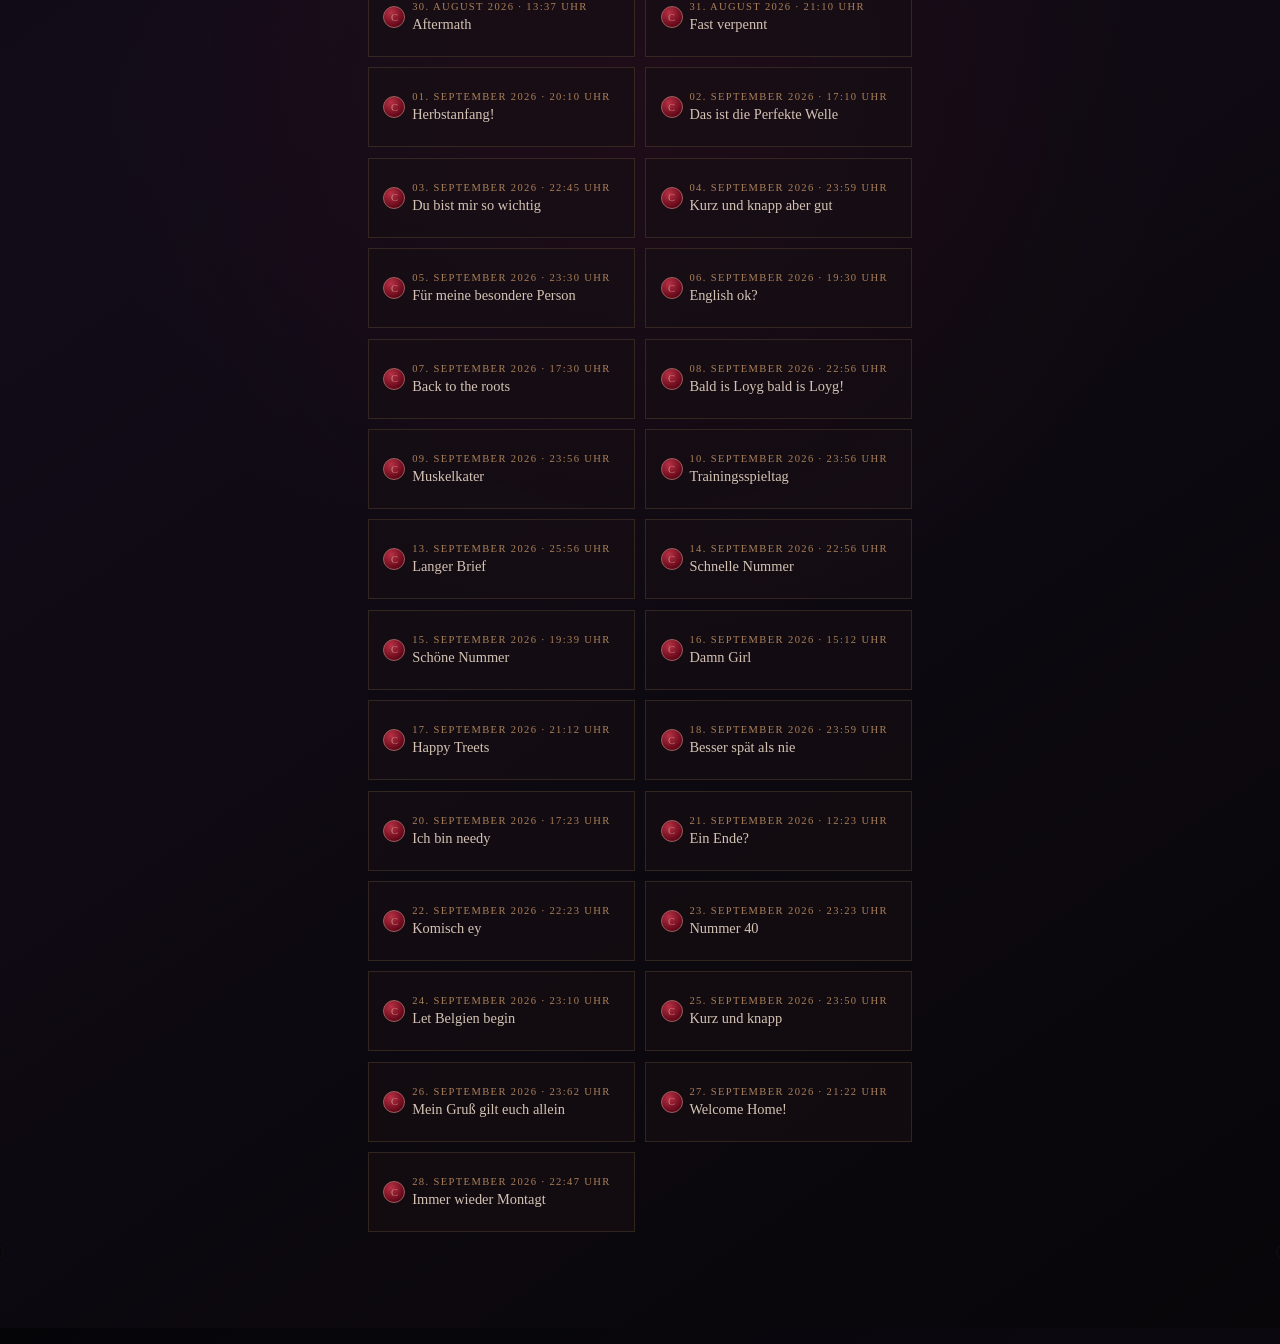
==== commit 697687cc: "28 September" ====
--- a/index.html
+++ b/index.html
@@ -8,7 +8,7 @@
   <meta name="description" content="Ein persönlicher Brief für Chantal.">
   <title>Ein Brief für Chantal</title>
   <link rel="stylesheet" href="css/style.css">
-  <script type="module" src="js/script.js?v=2026-09-25"></script>
+  <script type="module" src="js/script.js?v=2026-09-28"></script>
 </head>
 <body>
   <div class="atmosphere" aria-hidden="true">
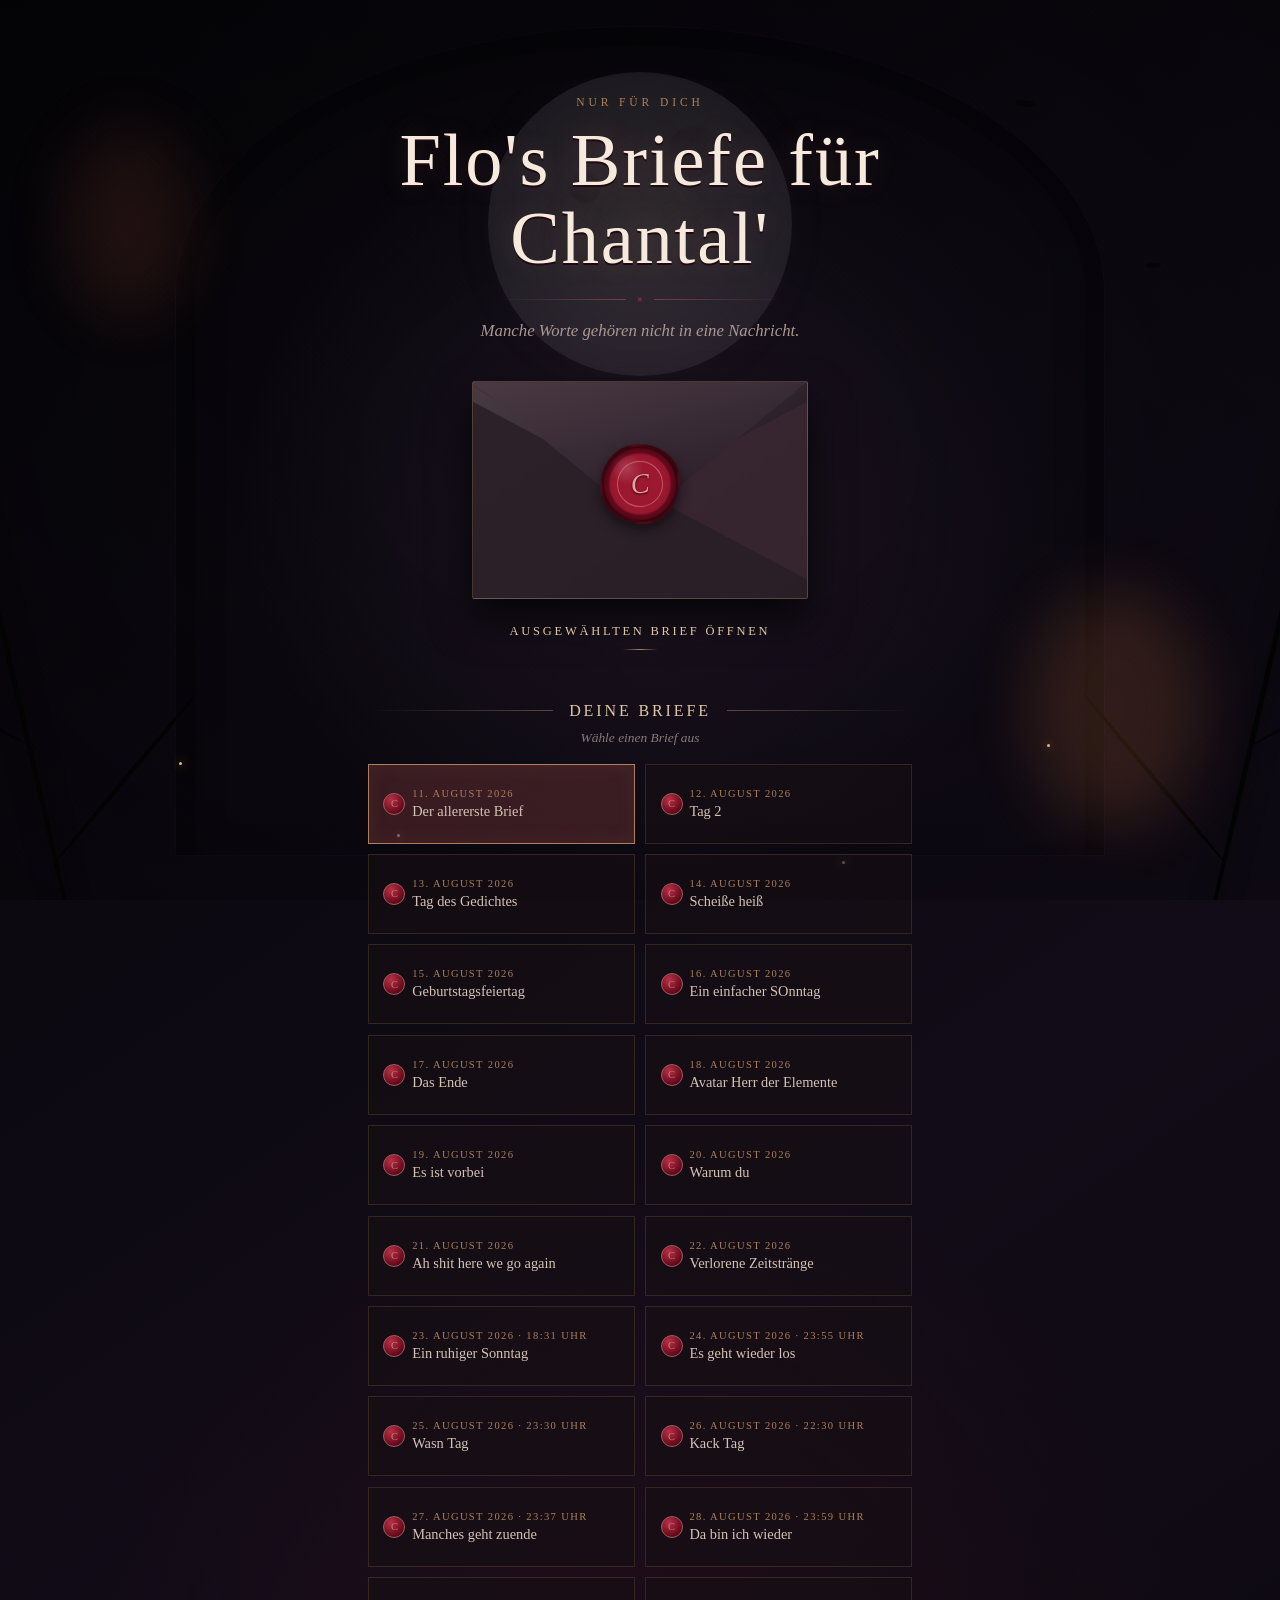
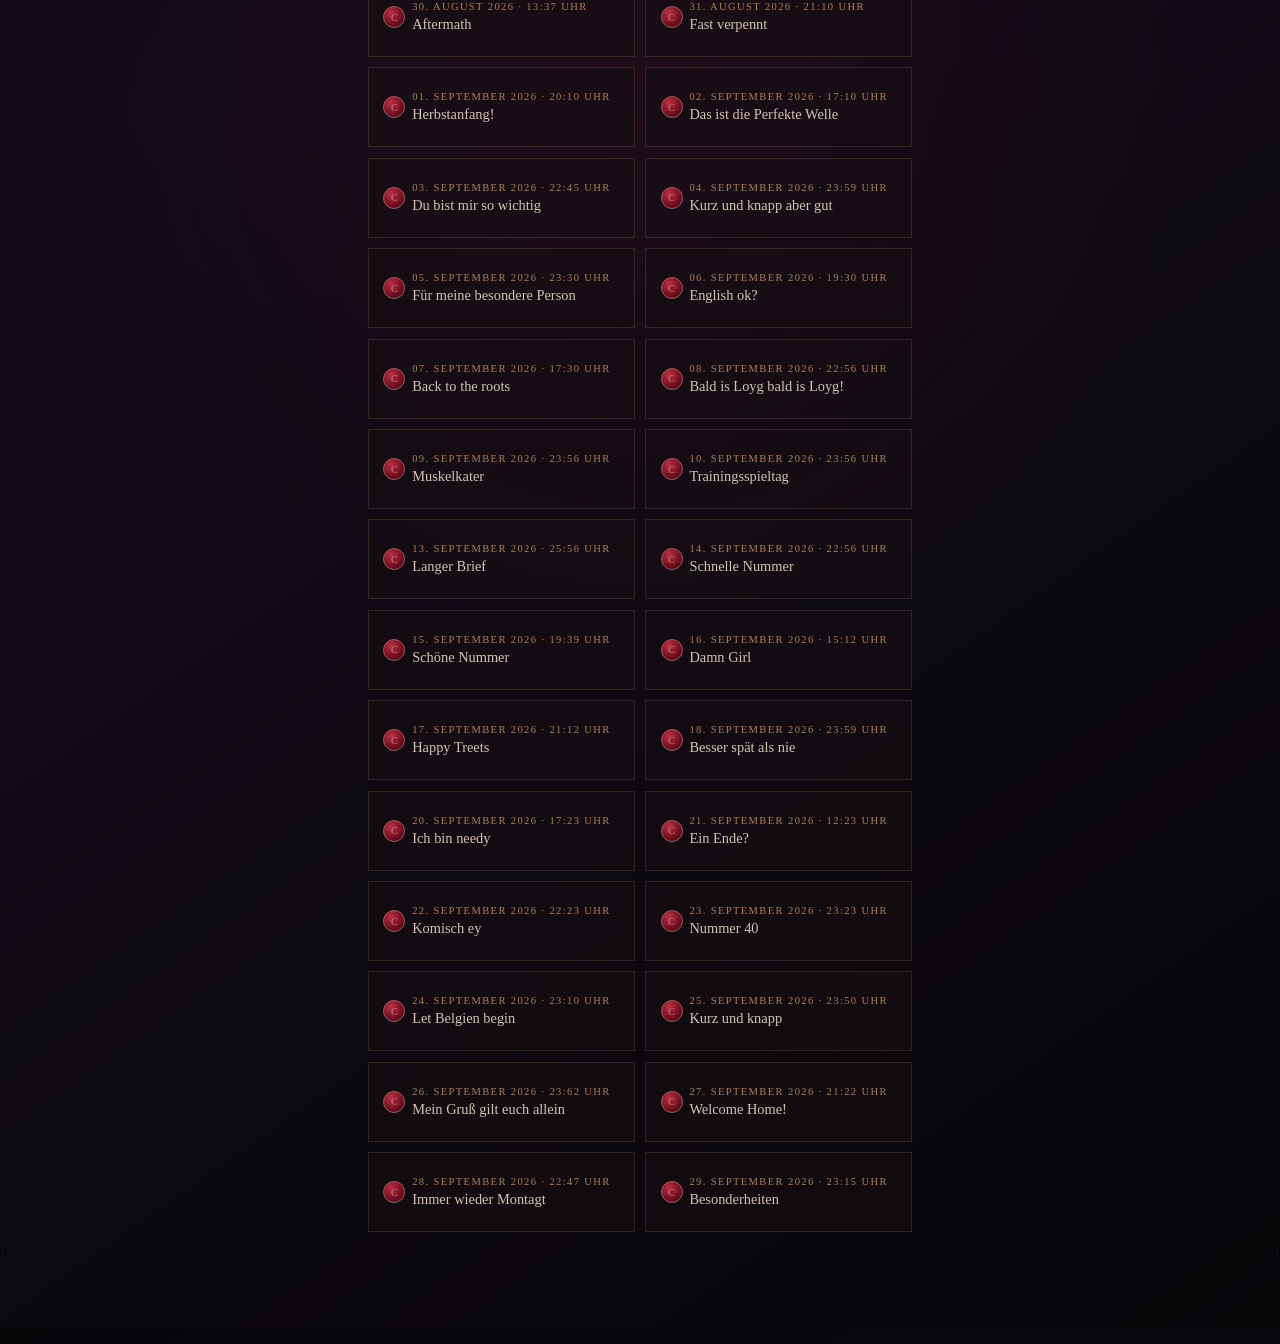
==== commit f63b14c3: "29.09 und preperation for Spicy Letter." ====
--- a/index.html
+++ b/index.html
@@ -8,7 +8,7 @@
   <meta name="description" content="Ein persönlicher Brief für Chantal.">
   <title>Ein Brief für Chantal</title>
   <link rel="stylesheet" href="css/style.css">
-  <script type="module" src="js/script.js?v=2026-09-28"></script>
+  <script type="module" src="js/script.js?v=2026-09-29"></script>
 </head>
 <body>
   <div class="atmosphere" aria-hidden="true">
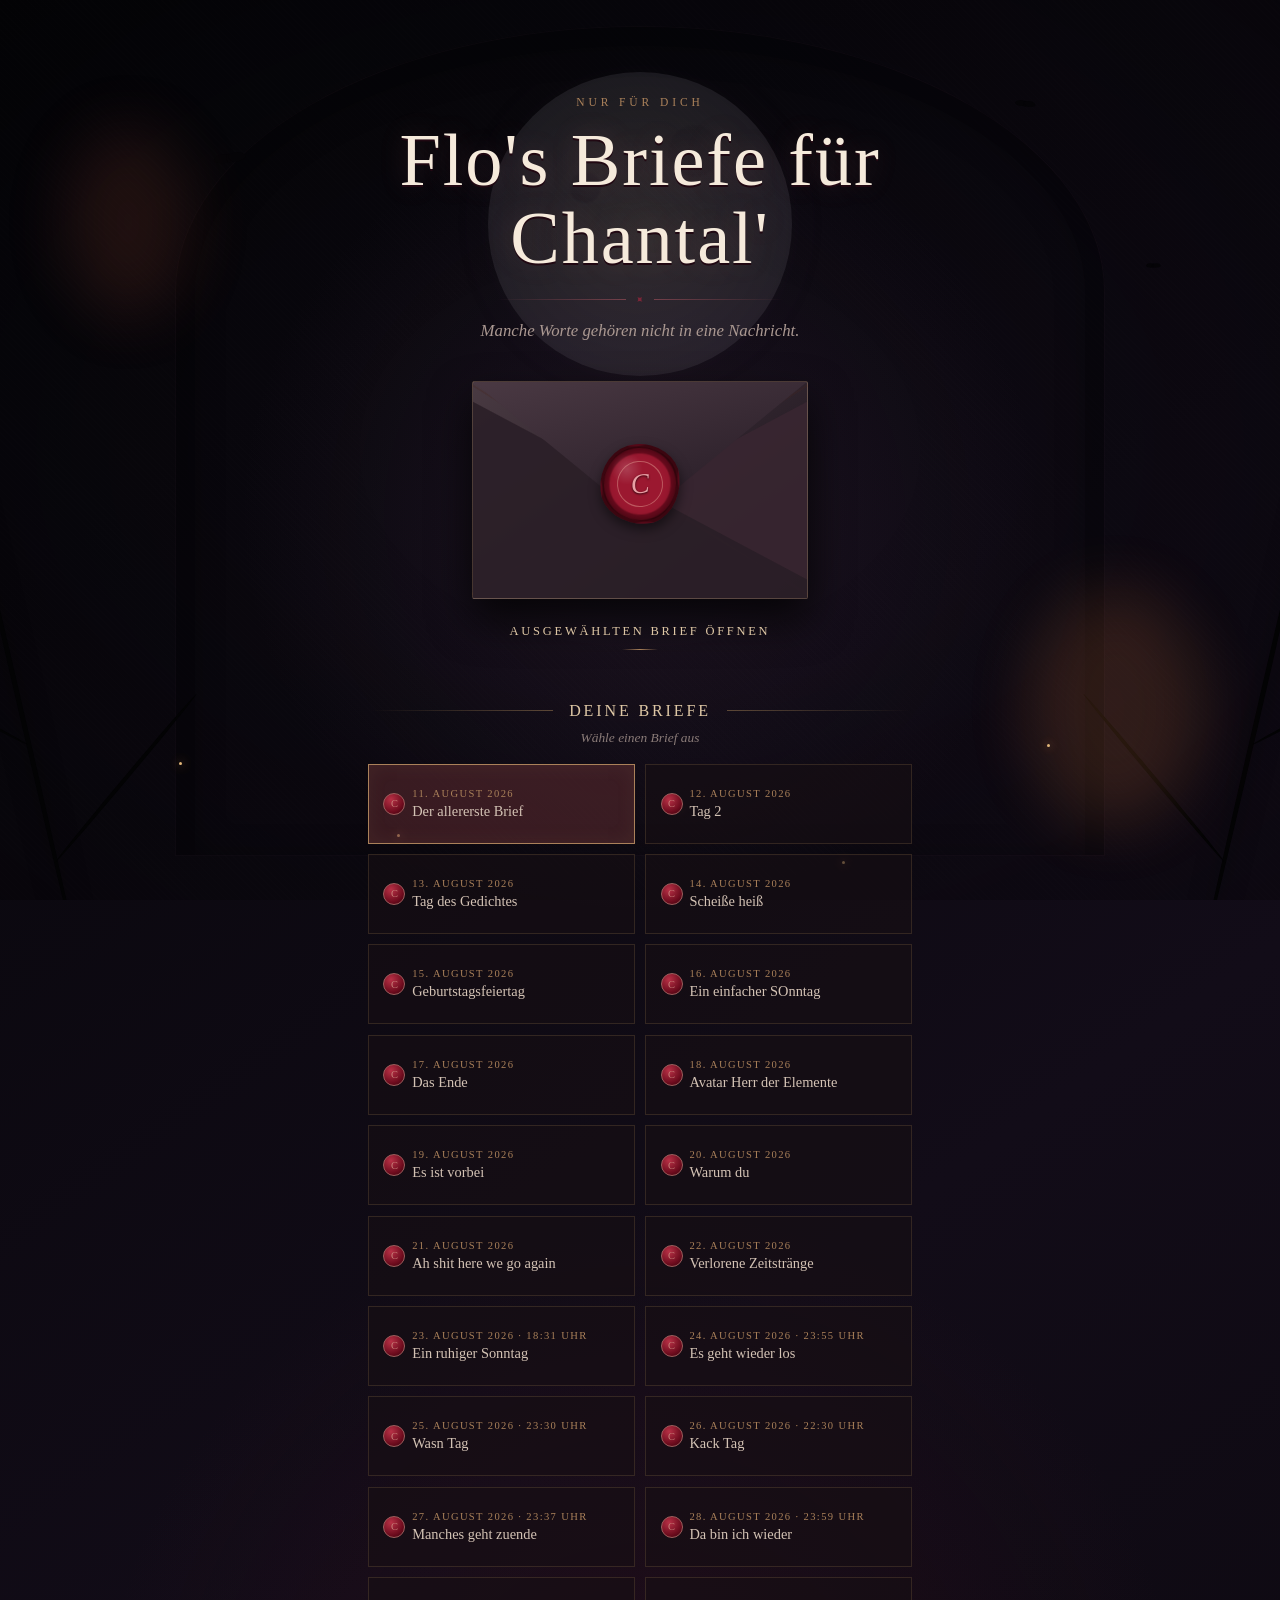
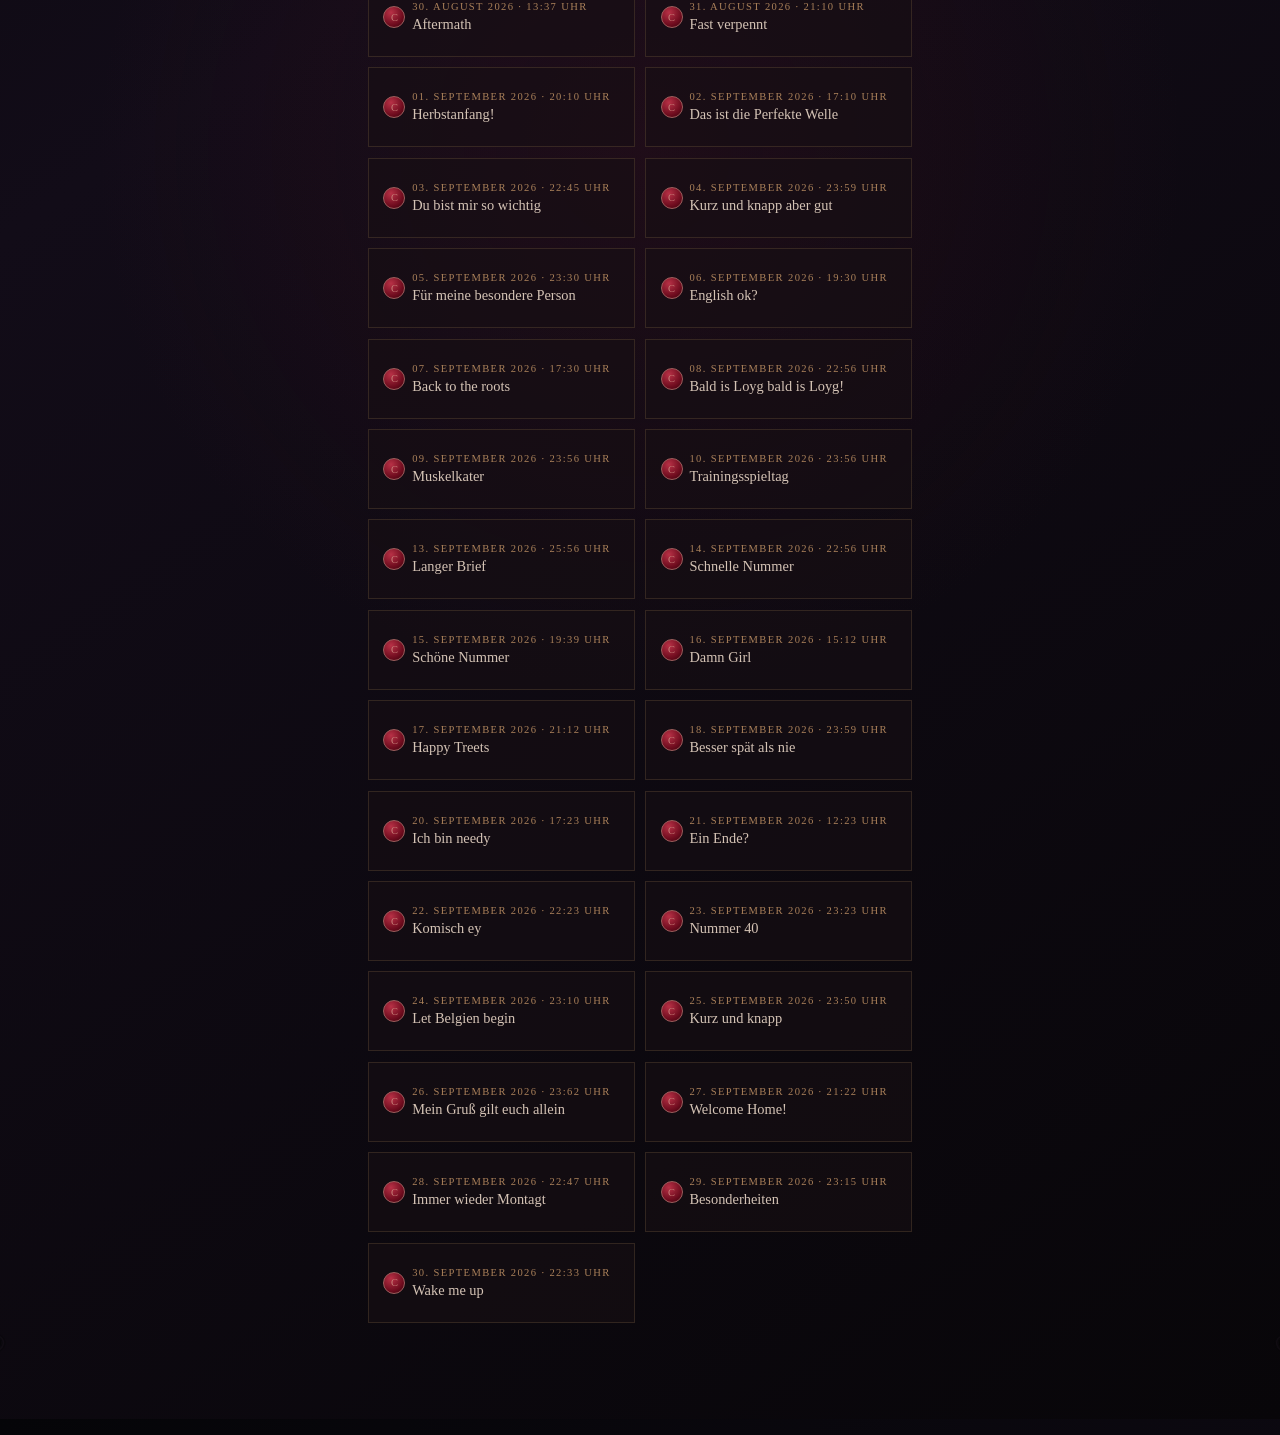
==== commit 89eb2658: "30 September" ====
--- a/index.html
+++ b/index.html
@@ -8,7 +8,7 @@
   <meta name="description" content="Ein persönlicher Brief für Chantal.">
   <title>Ein Brief für Chantal</title>
   <link rel="stylesheet" href="css/style.css">
-  <script type="module" src="js/script.js?v=2026-09-29"></script>
+  <script type="module" src="js/script.js?v=2026-09-30"></script>
 </head>
 <body>
   <div class="atmosphere" aria-hidden="true">
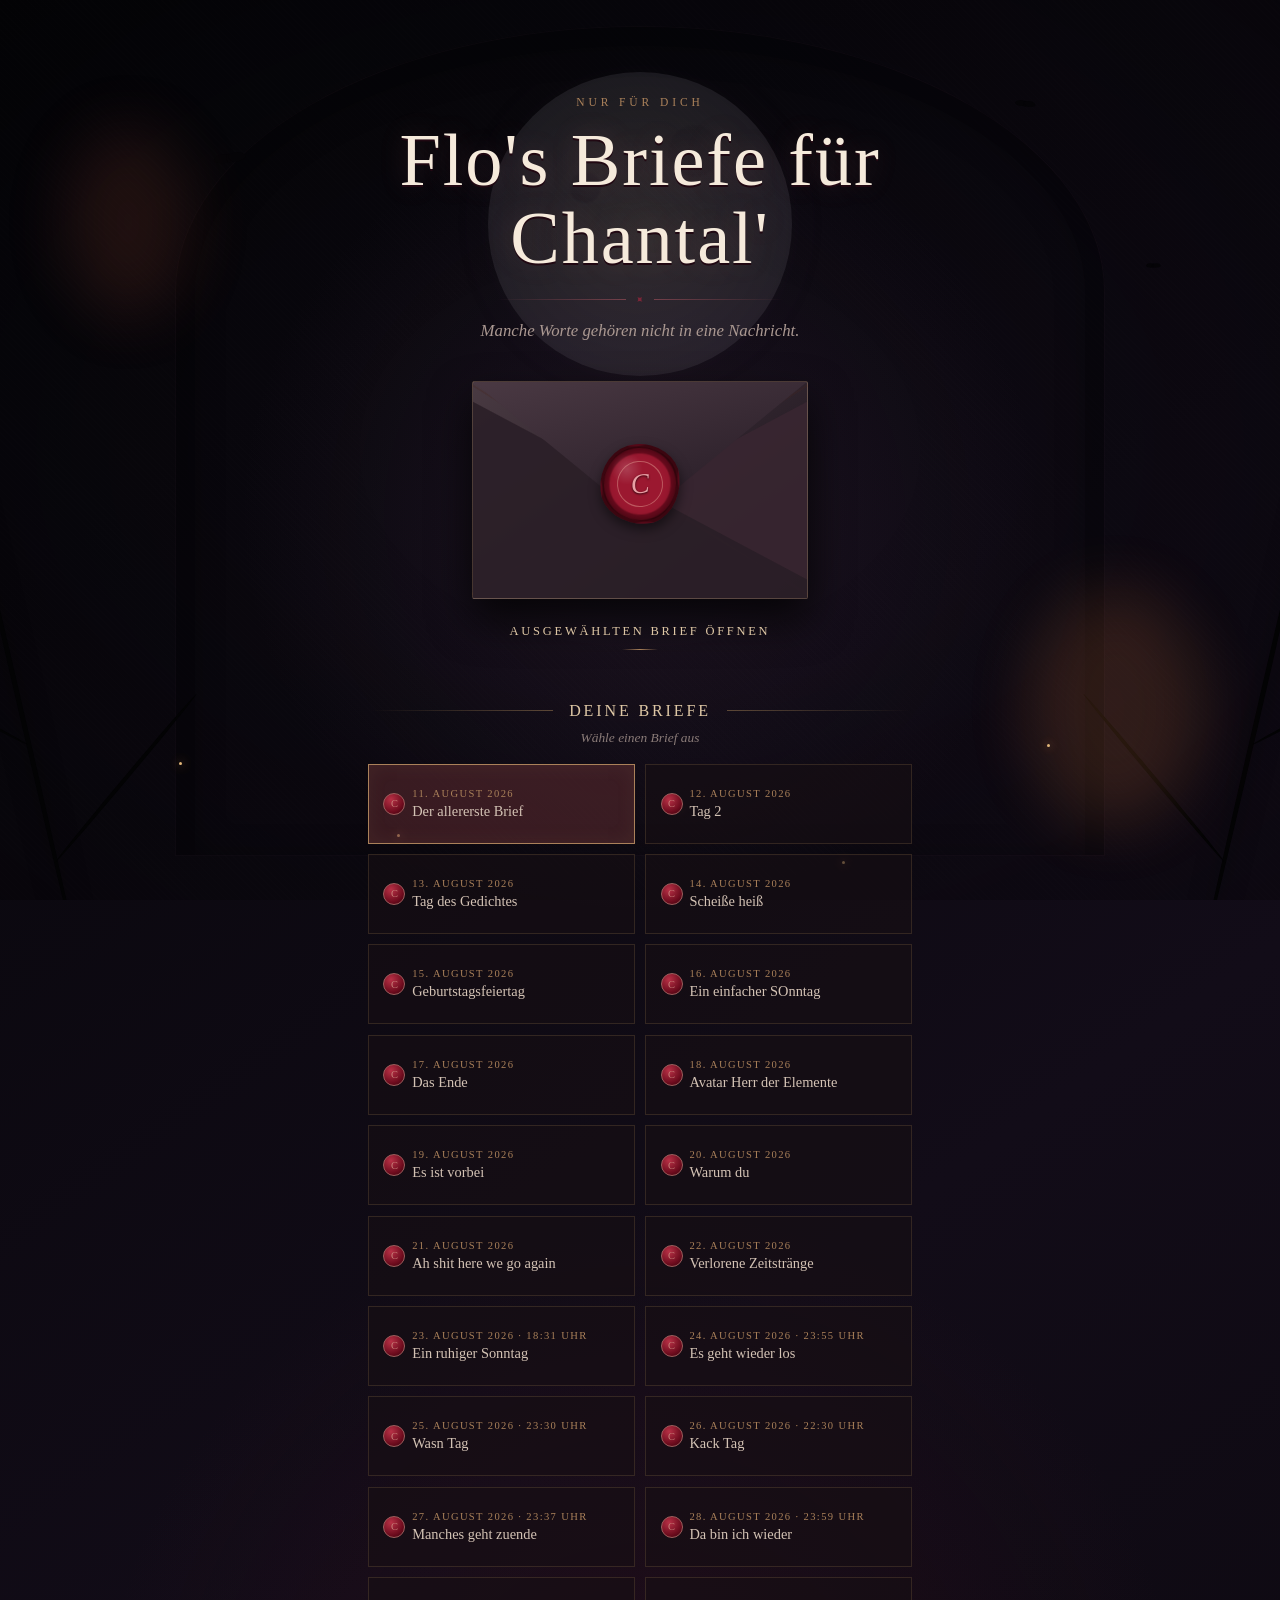
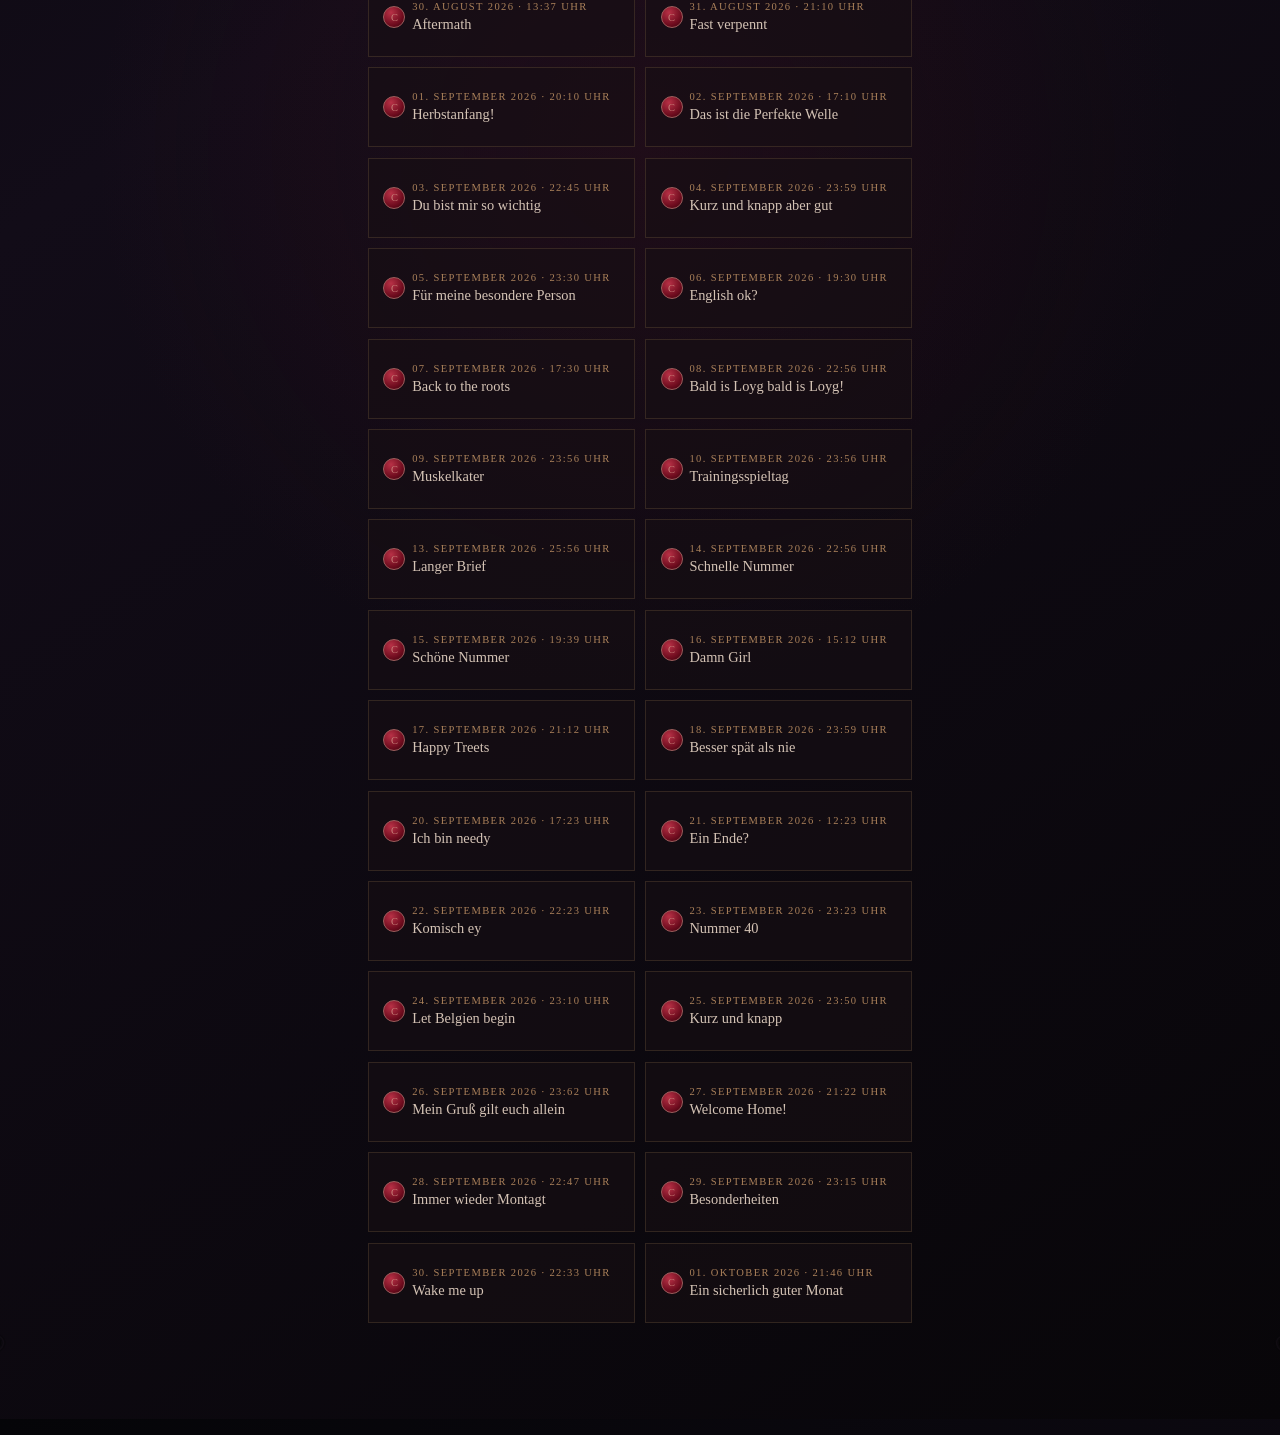
==== commit e959bc82: "01 Oktober" ====
--- a/index.html
+++ b/index.html
@@ -8,7 +8,7 @@
   <meta name="description" content="Ein persönlicher Brief für Chantal.">
   <title>Ein Brief für Chantal</title>
   <link rel="stylesheet" href="css/style.css">
-  <script type="module" src="js/script.js?v=2026-09-30"></script>
+  <script type="module" src="js/script.js?v=2026-10-01"></script>
 </head>
 <body>
   <div class="atmosphere" aria-hidden="true">
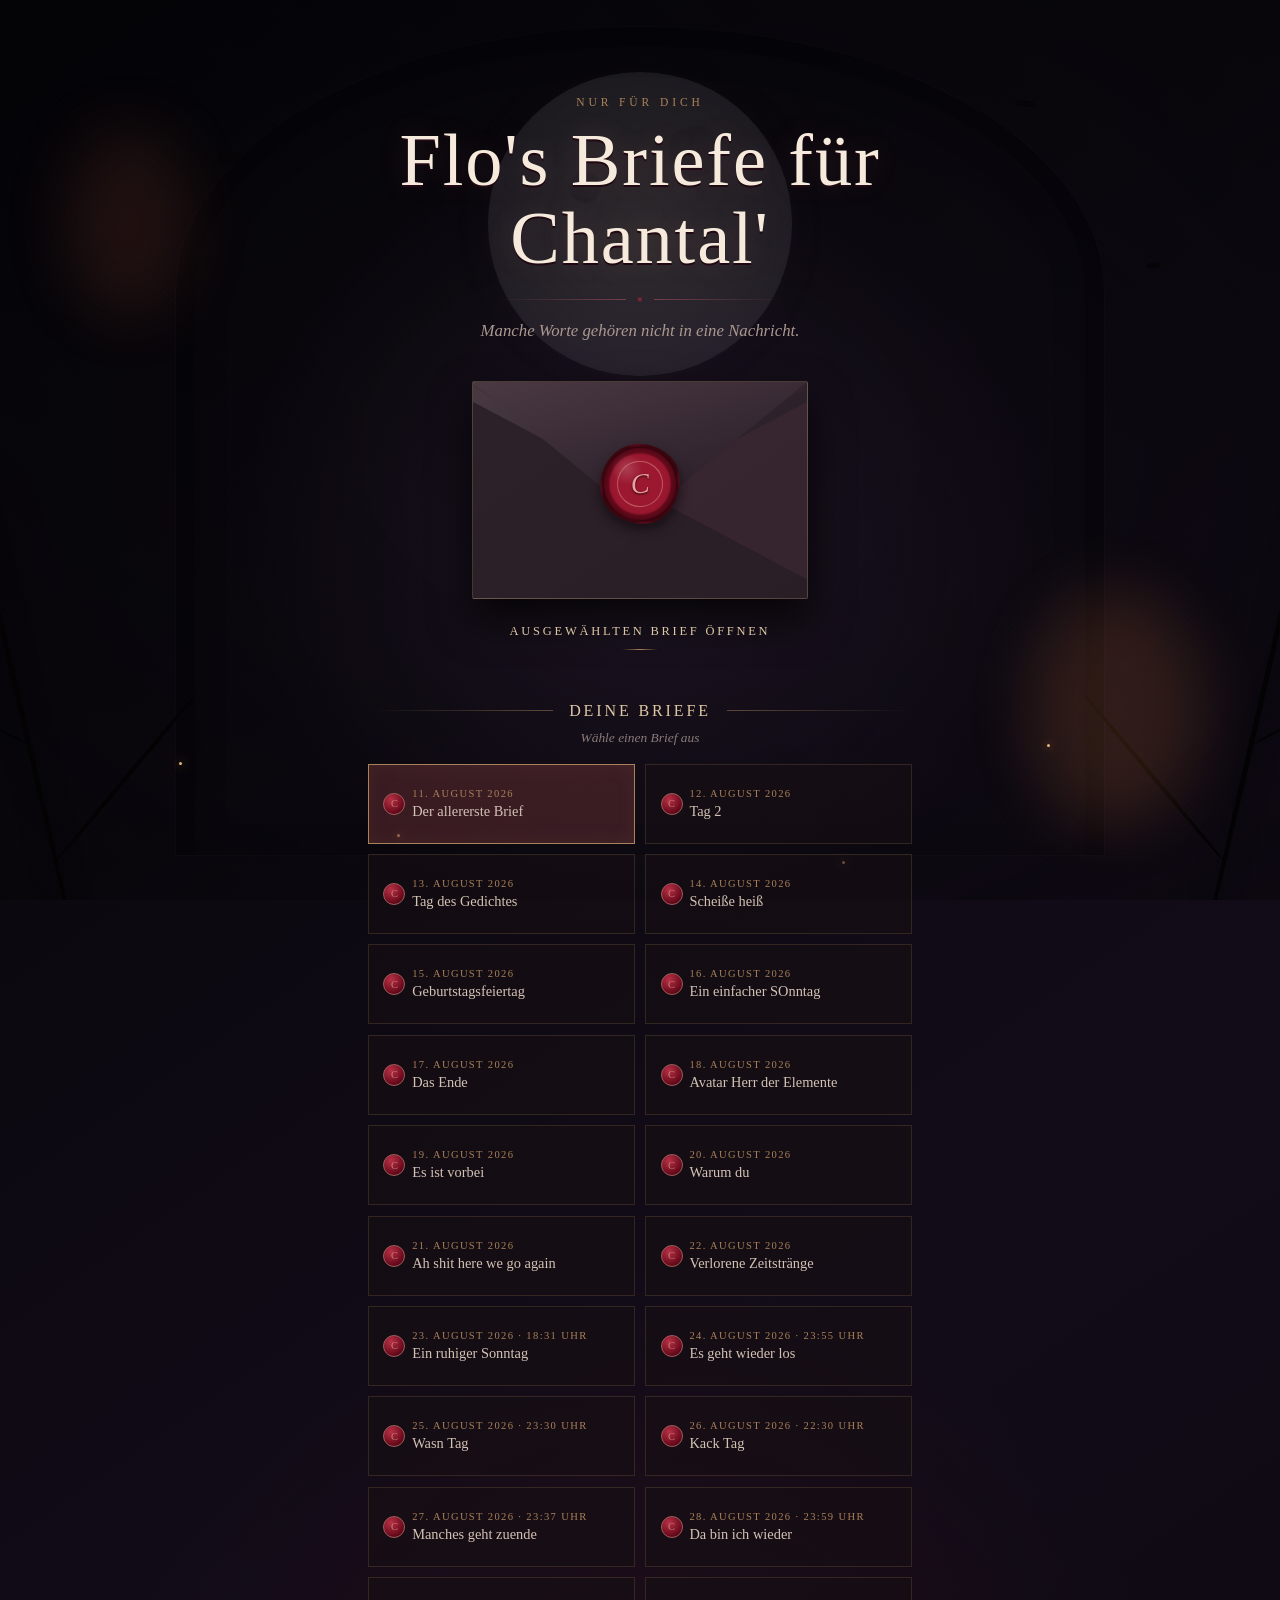
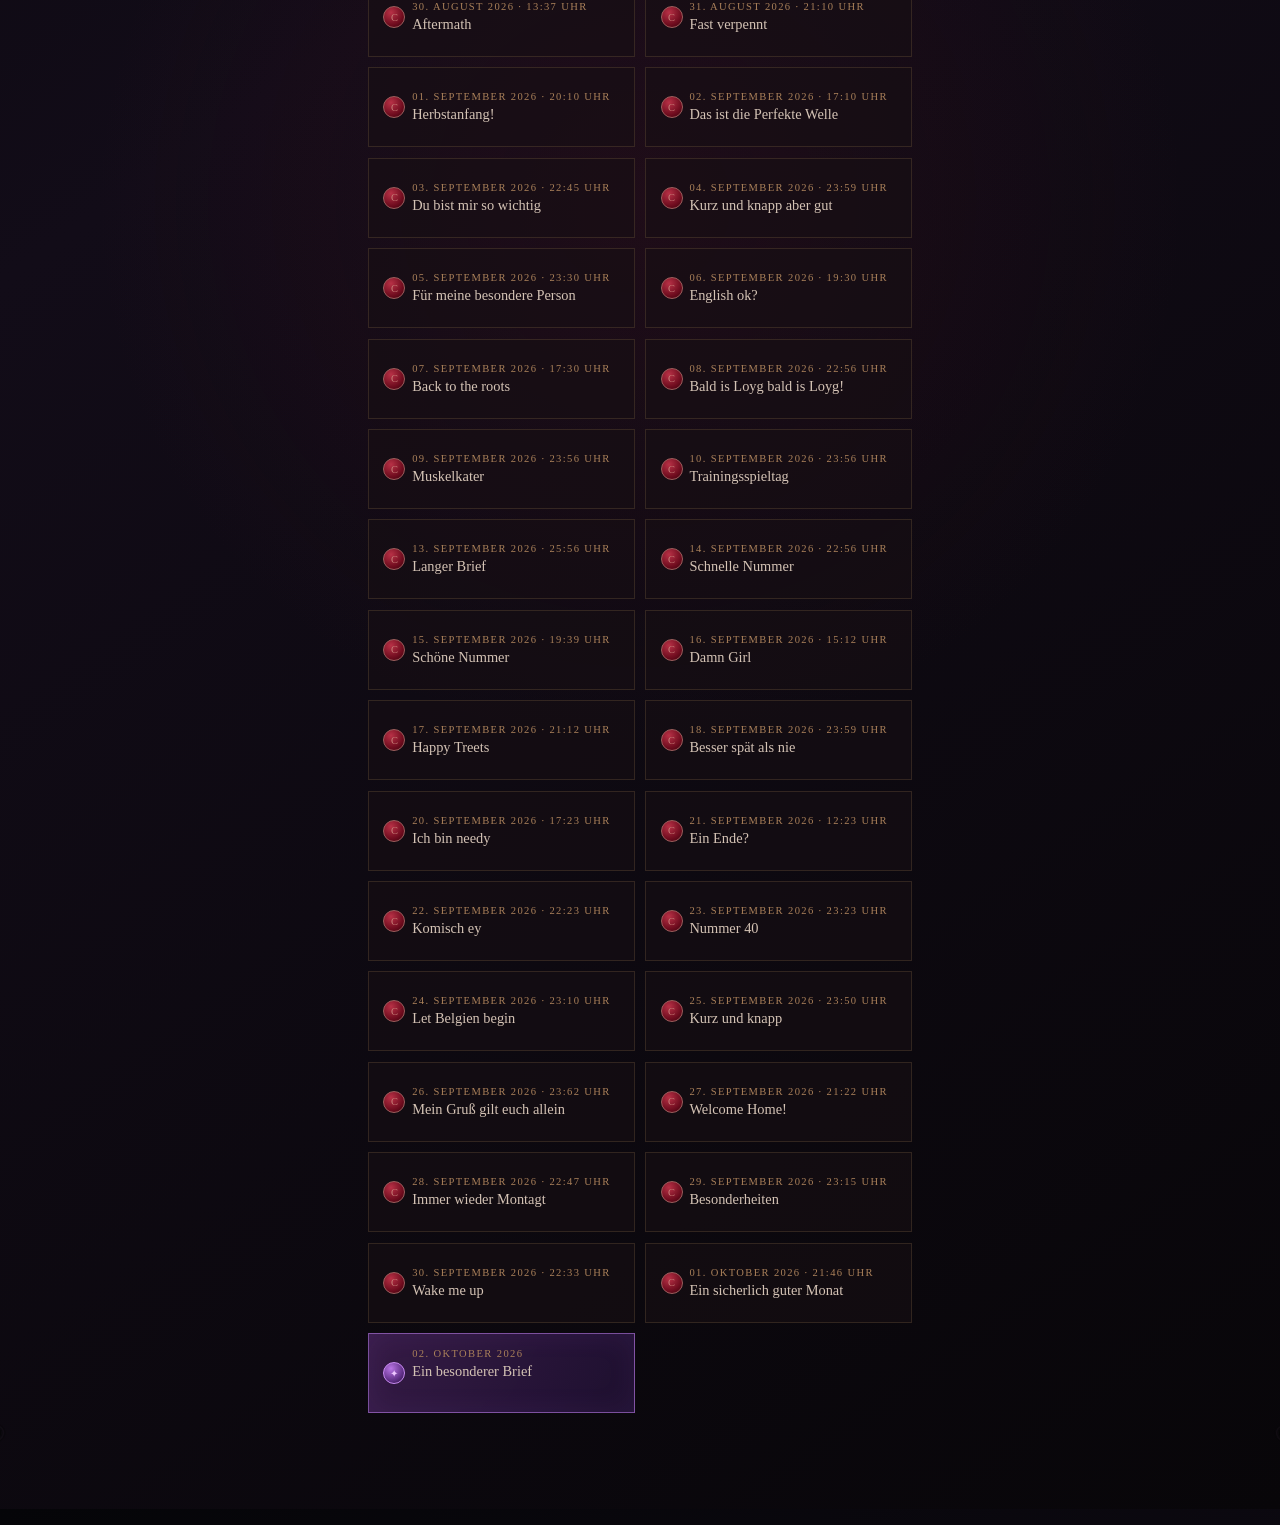
==== commit f8328d56: "02 Oktober" ====
--- a/index.html
+++ b/index.html
@@ -7,8 +7,8 @@
   <meta name="theme-color" content="#100d12">
   <meta name="description" content="Ein persönlicher Brief für Chantal.">
   <title>Ein Brief für Chantal</title>
-  <link rel="stylesheet" href="css/style.css">
-  <script type="module" src="js/script.js?v=2026-10-01"></script>
+  <link rel="stylesheet" href="css/style.css?v=2026-10-02">
+  <script type="module" src="js/script.js?v=2026-10-02"></script>
 </head>
 <body>
   <div class="atmosphere" aria-hidden="true">
--- a/css/style.css
+++ b/css/style.css
@@ -255,6 +255,8 @@
   transition: border-color .25s, background .25s, transform .25s;
 }
 
+a.archive-card { display: block; text-decoration: none; }
+
 .archive-card::before {
   position: absolute;
   top: 50%;
@@ -275,6 +277,9 @@
 .archive-card:hover { border-color: rgba(194,154,98,.5); background: rgba(70,34,40,.5); transform: translateY(-2px); }
 .archive-card:focus-visible { outline: 2px solid var(--gold); outline-offset: 2px; }
 .archive-card[aria-pressed="true"] { border-color: var(--gold); background: rgba(91,42,48,.58); box-shadow: inset 0 0 1.2rem rgba(194,154,98,.08); }
+.archive-card--private { border-color: rgba(203,137,255,.52); background: linear-gradient(120deg, rgba(70,34,91,.72), rgba(35,19,56,.78)); box-shadow: inset 0 0 1.8rem rgba(180,103,255,.08); }
+.archive-card--private:hover { border-color: rgba(224,183,255,.9); background: linear-gradient(120deg, rgba(91,47,121,.8), rgba(48,27,76,.86)); }
+.archive-card--private::before { content: "✦"; color: #edc7ff; border-color: #c98bf2; background: radial-gradient(circle at 35% 28%, #b975e5, #5c2d82 65%, #241132); }
 .archive-card__date { display: block; margin-bottom: .25rem; color: var(--gold); font-size: .66rem; letter-spacing: .13em; text-transform: uppercase; }
 .archive-card__title { display: block; overflow: hidden; font-size: .9rem; text-overflow: ellipsis; white-space: nowrap; }
 
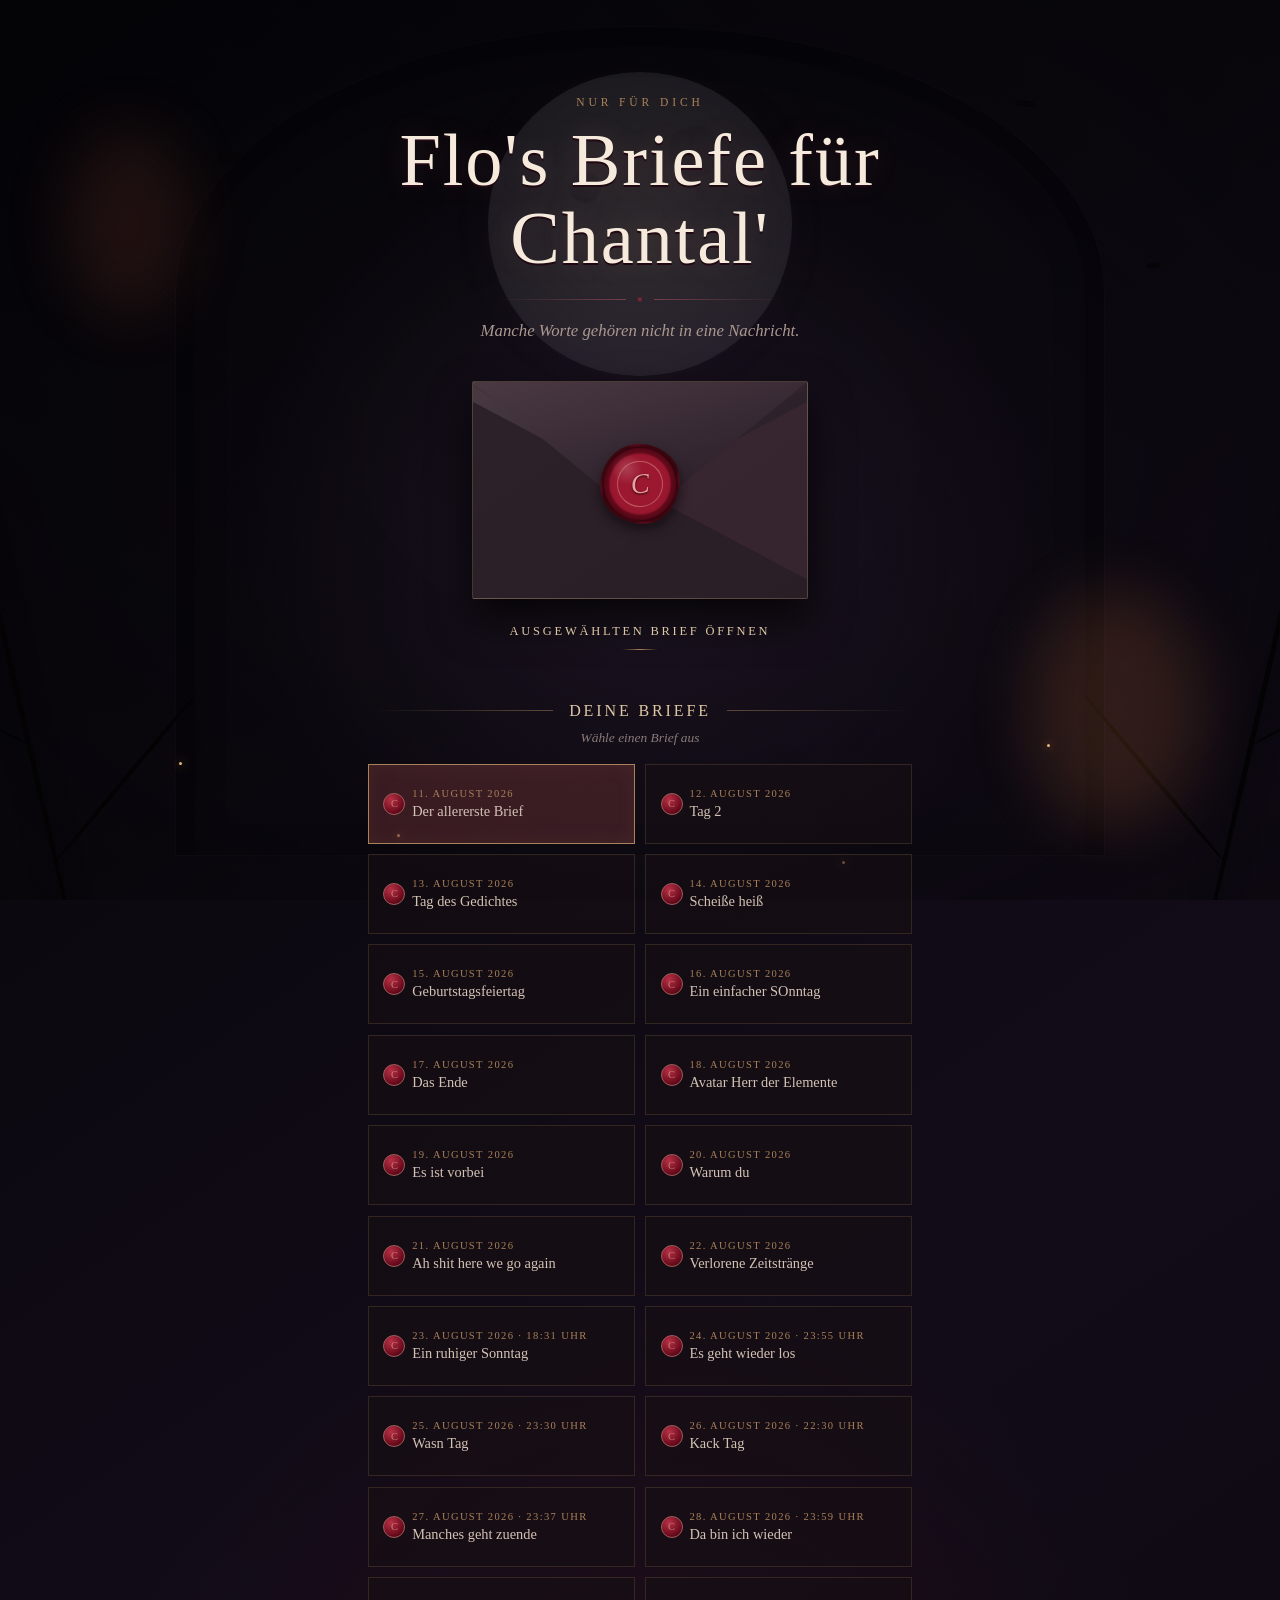
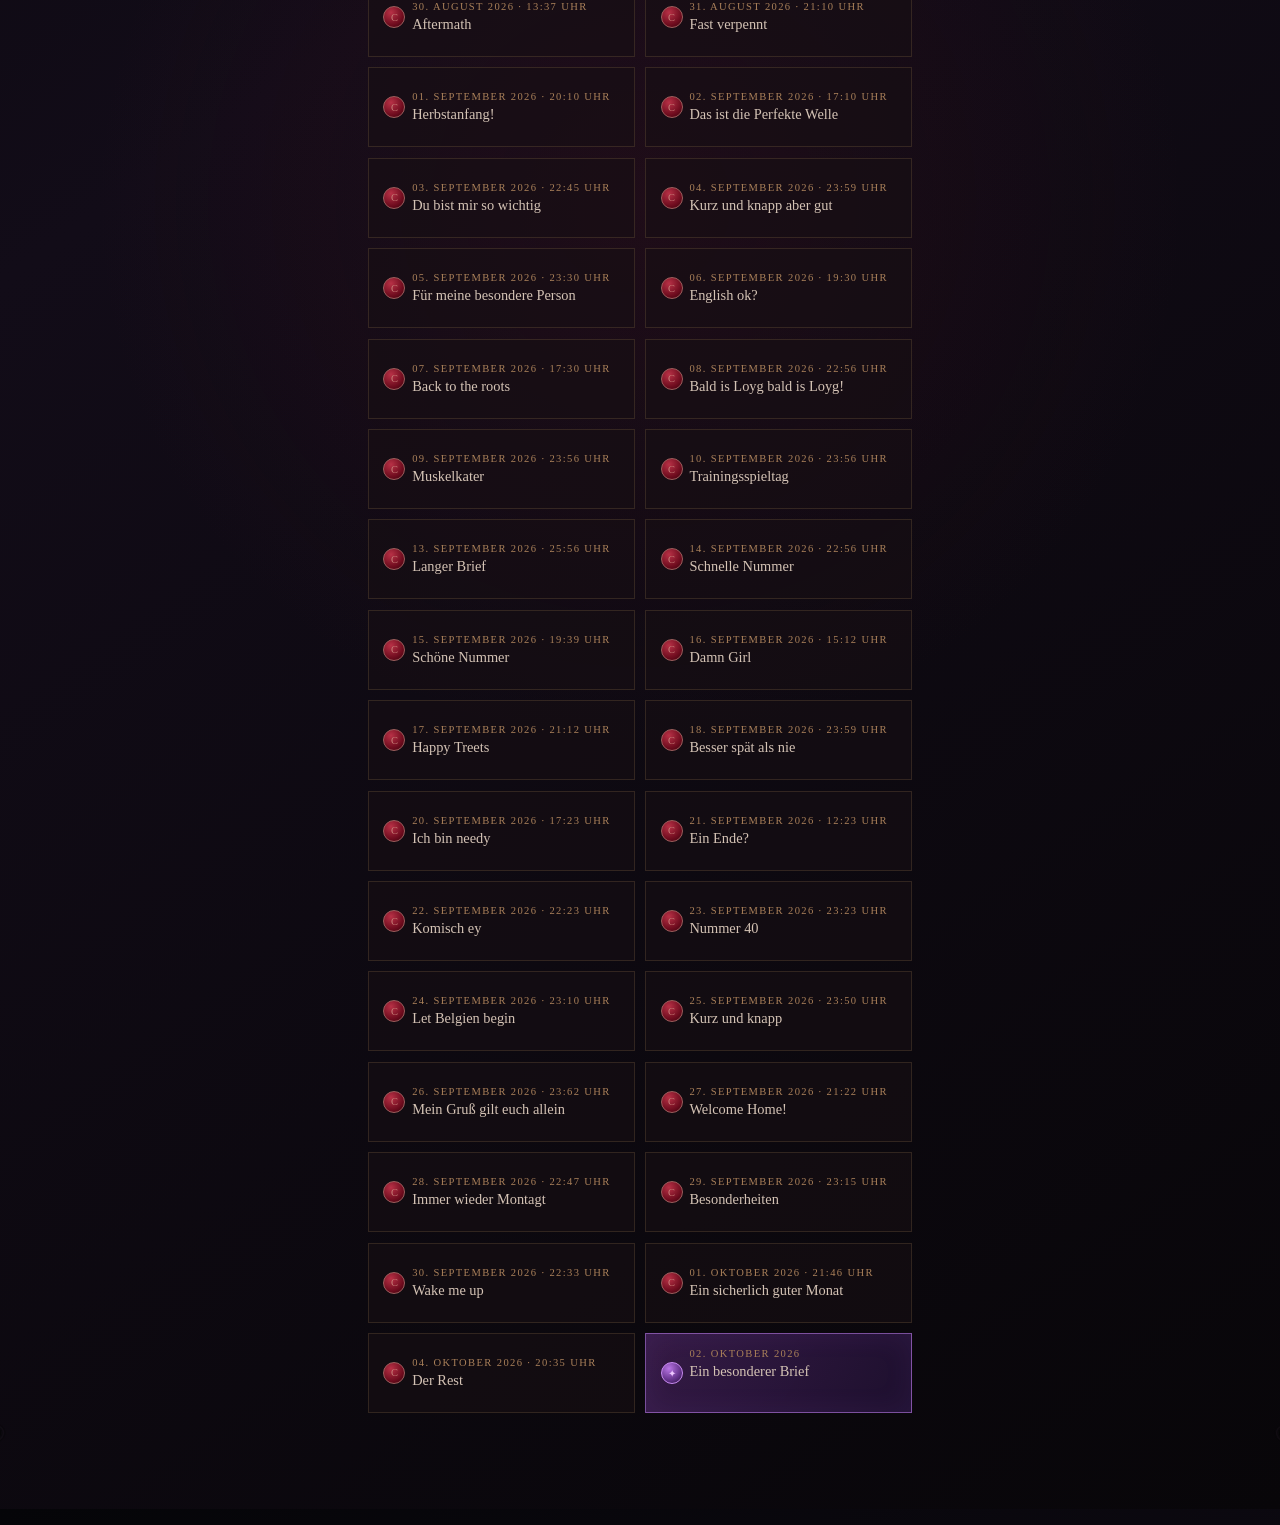
==== commit b6538256: "4 Oktober" ====
--- a/index.html
+++ b/index.html
@@ -8,7 +8,7 @@
   <meta name="description" content="Ein persönlicher Brief für Chantal.">
   <title>Ein Brief für Chantal</title>
   <link rel="stylesheet" href="css/style.css?v=2026-10-02">
-  <script type="module" src="js/script.js?v=2026-10-02"></script>
+  <script type="module" src="js/script.js?v=2026-10-04"></script>
 </head>
 <body>
   <div class="atmosphere" aria-hidden="true">
